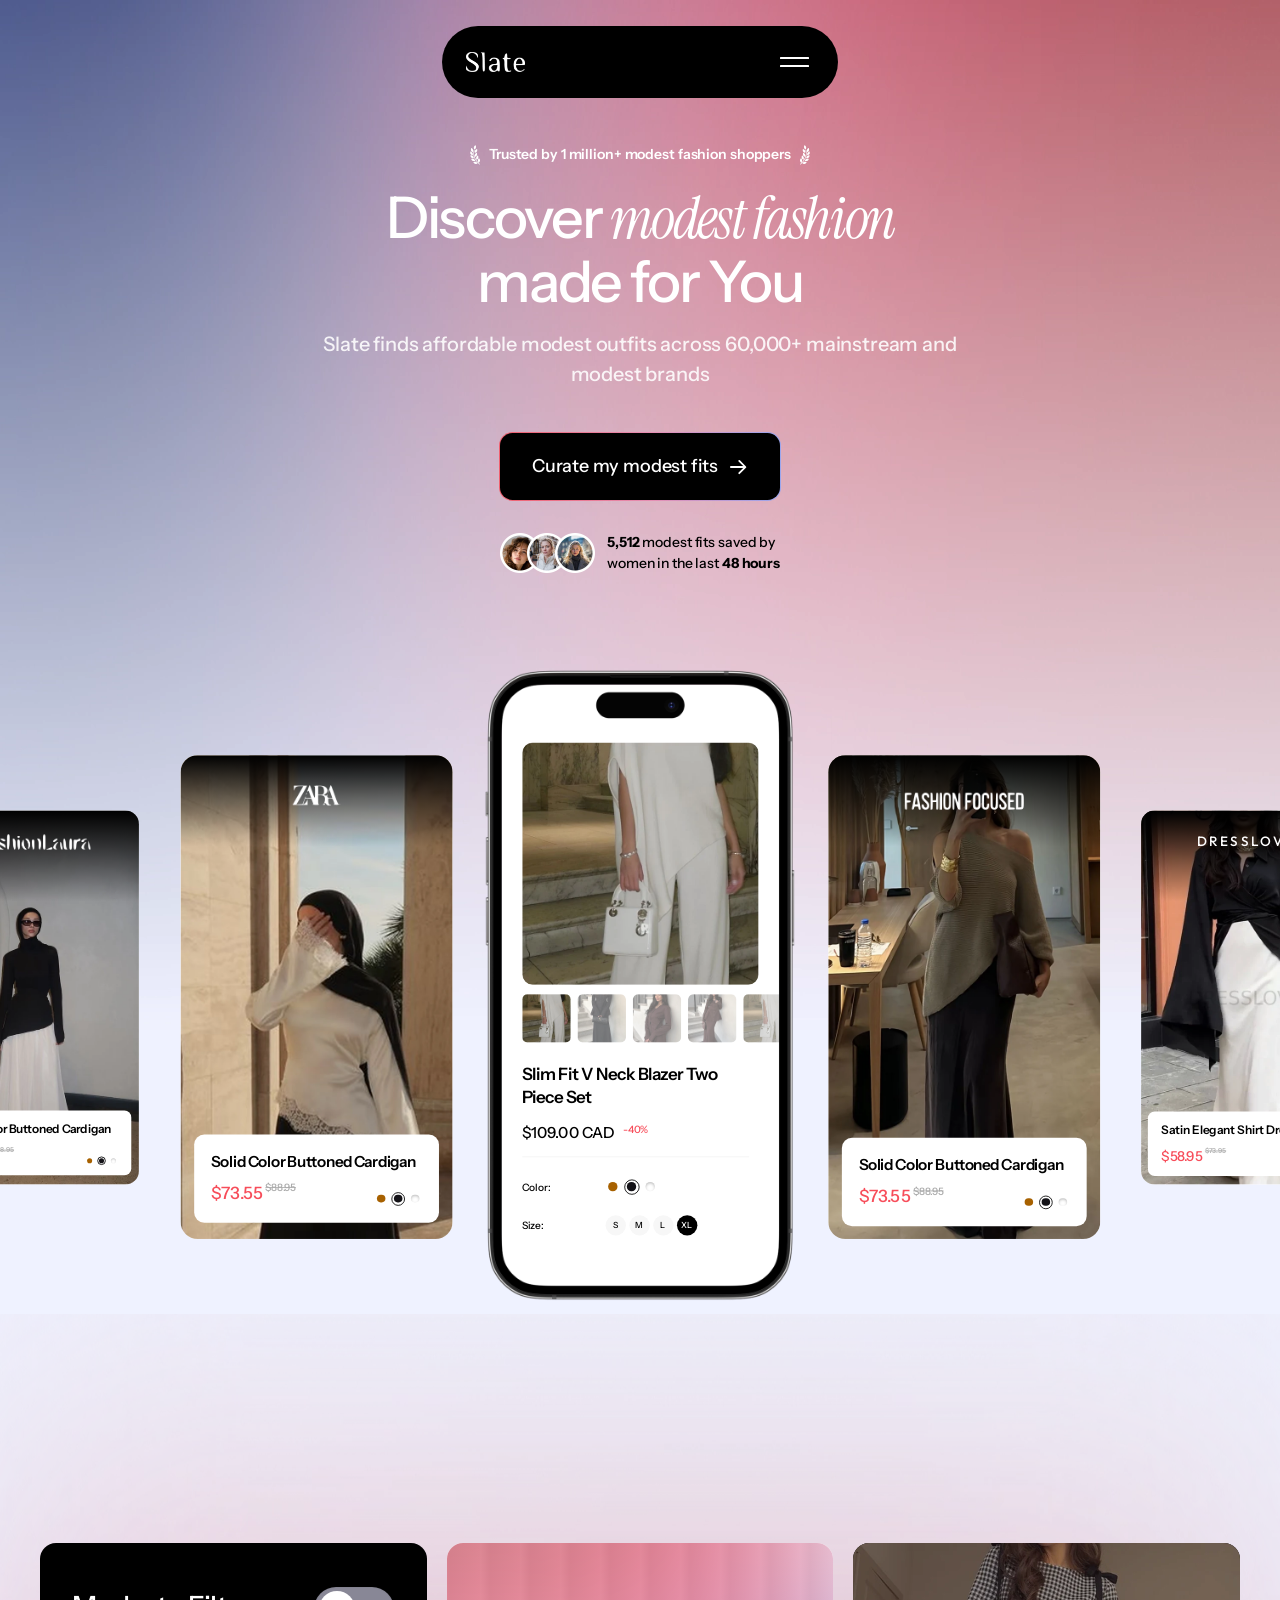
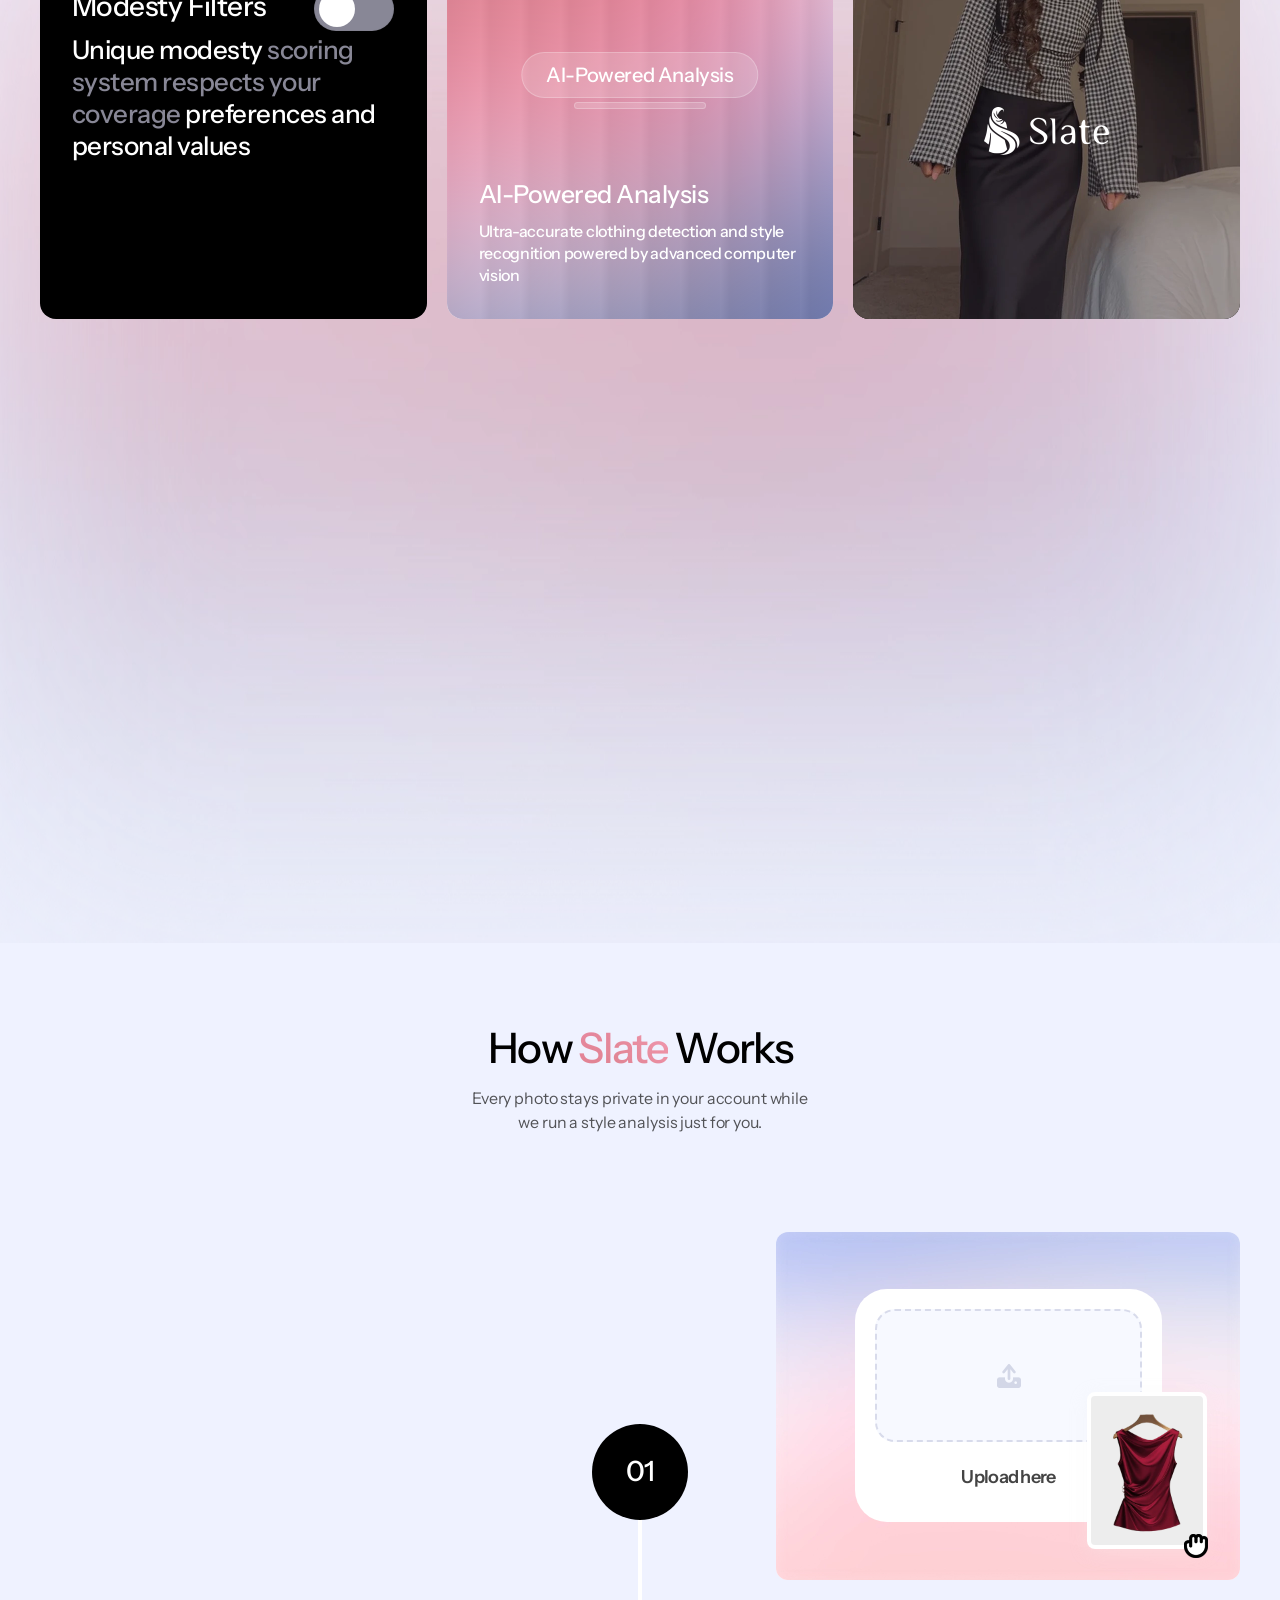
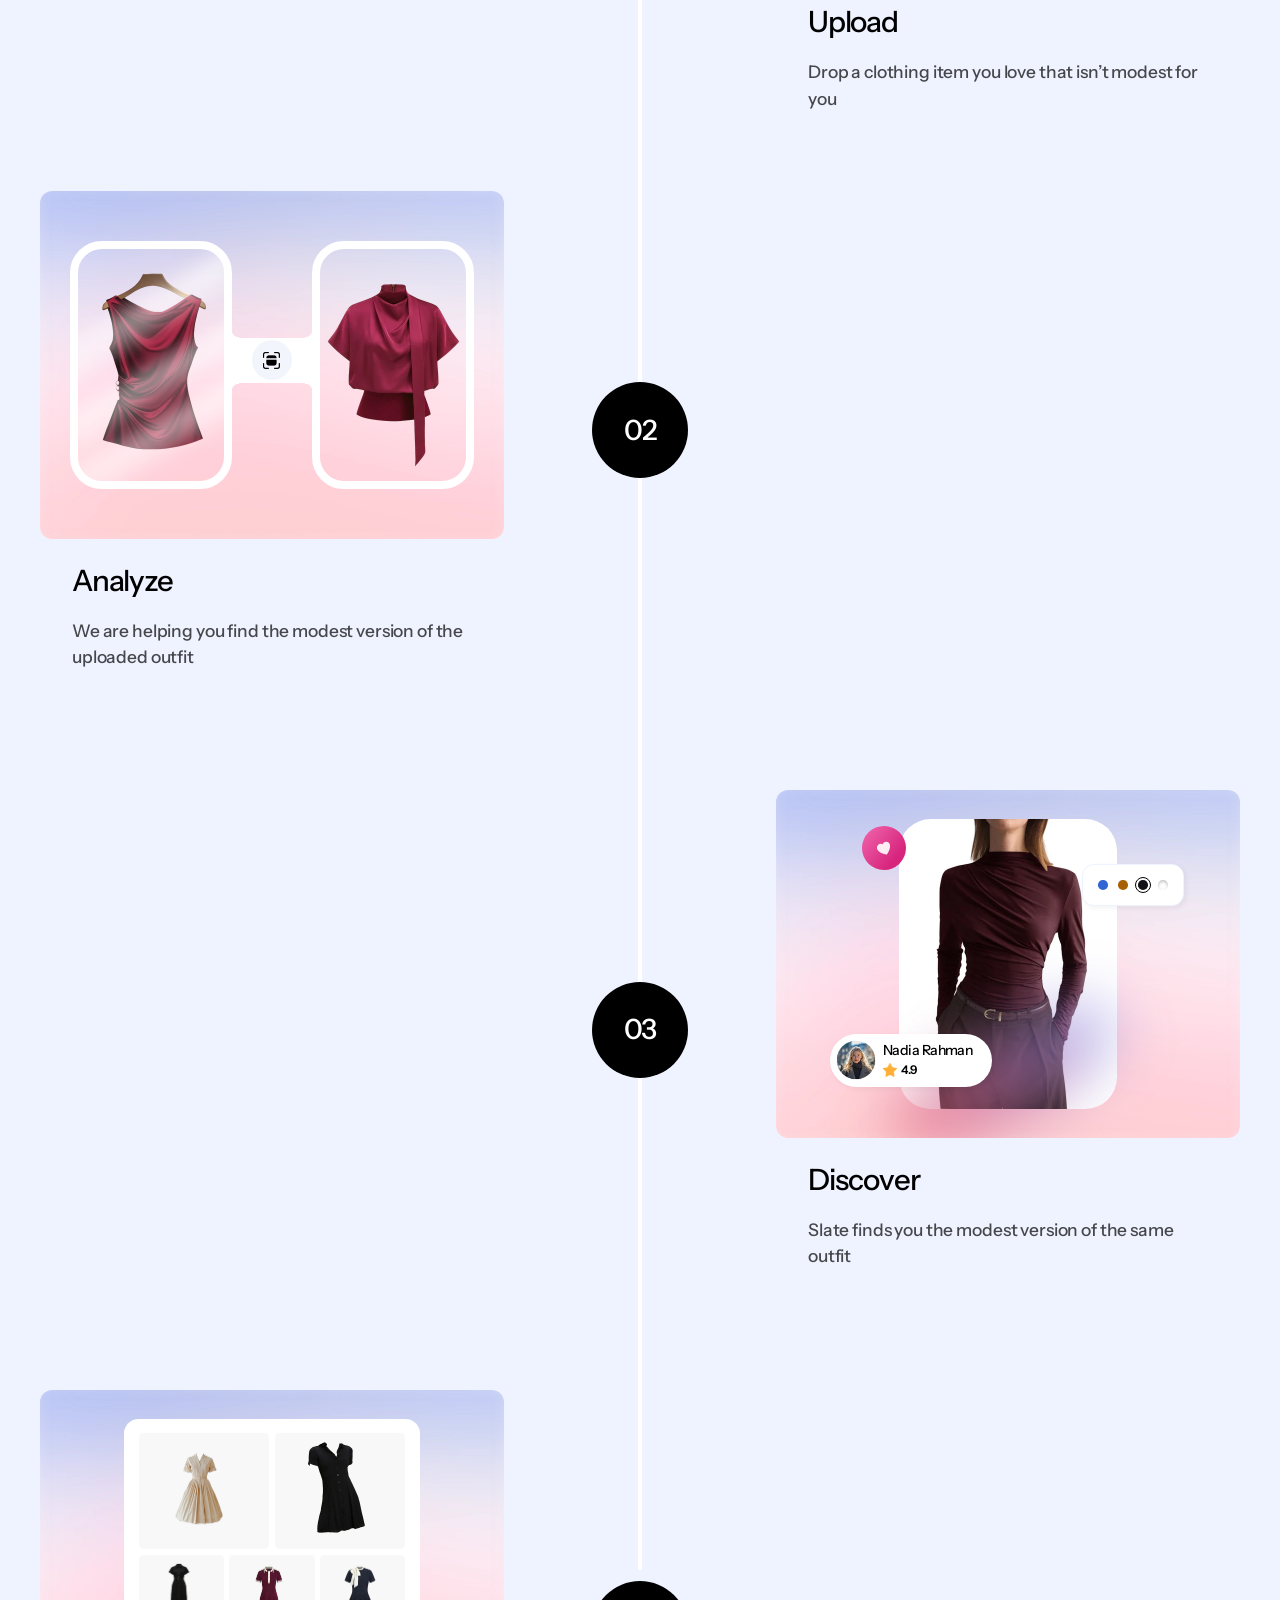
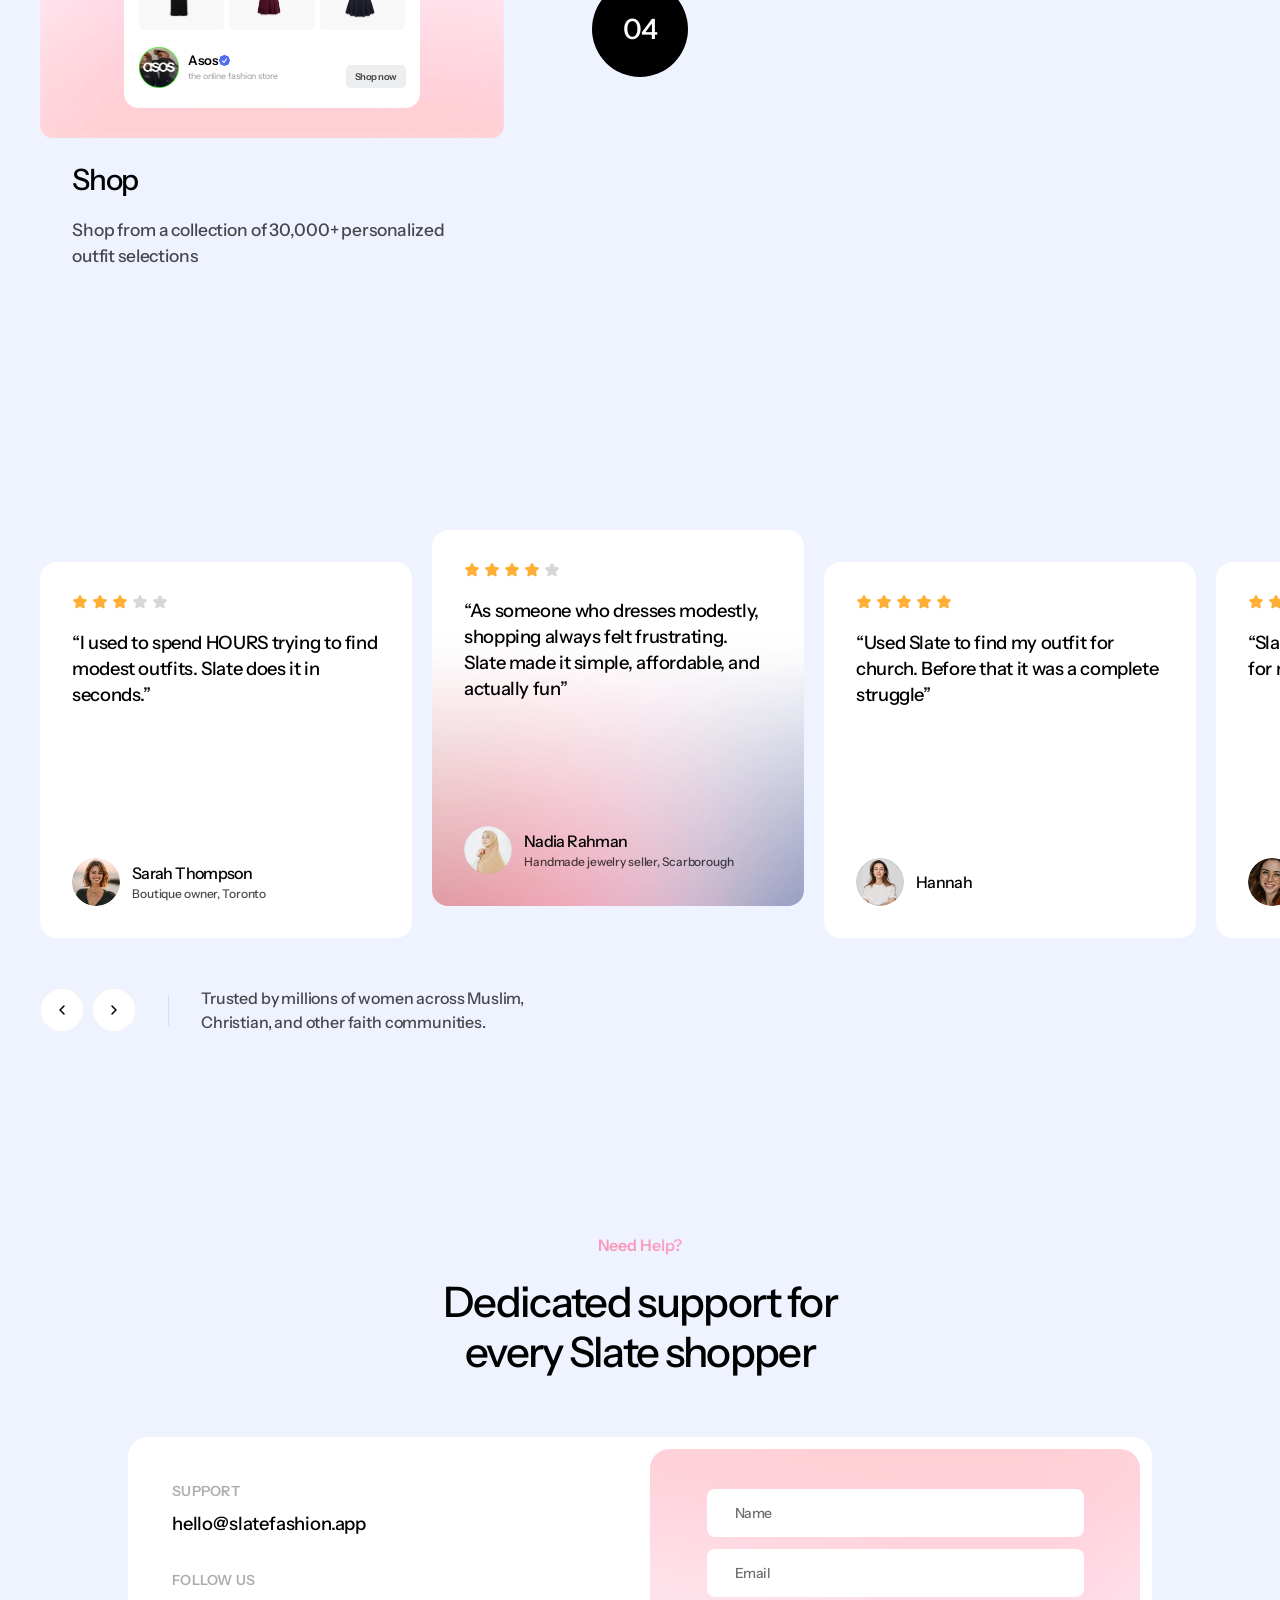
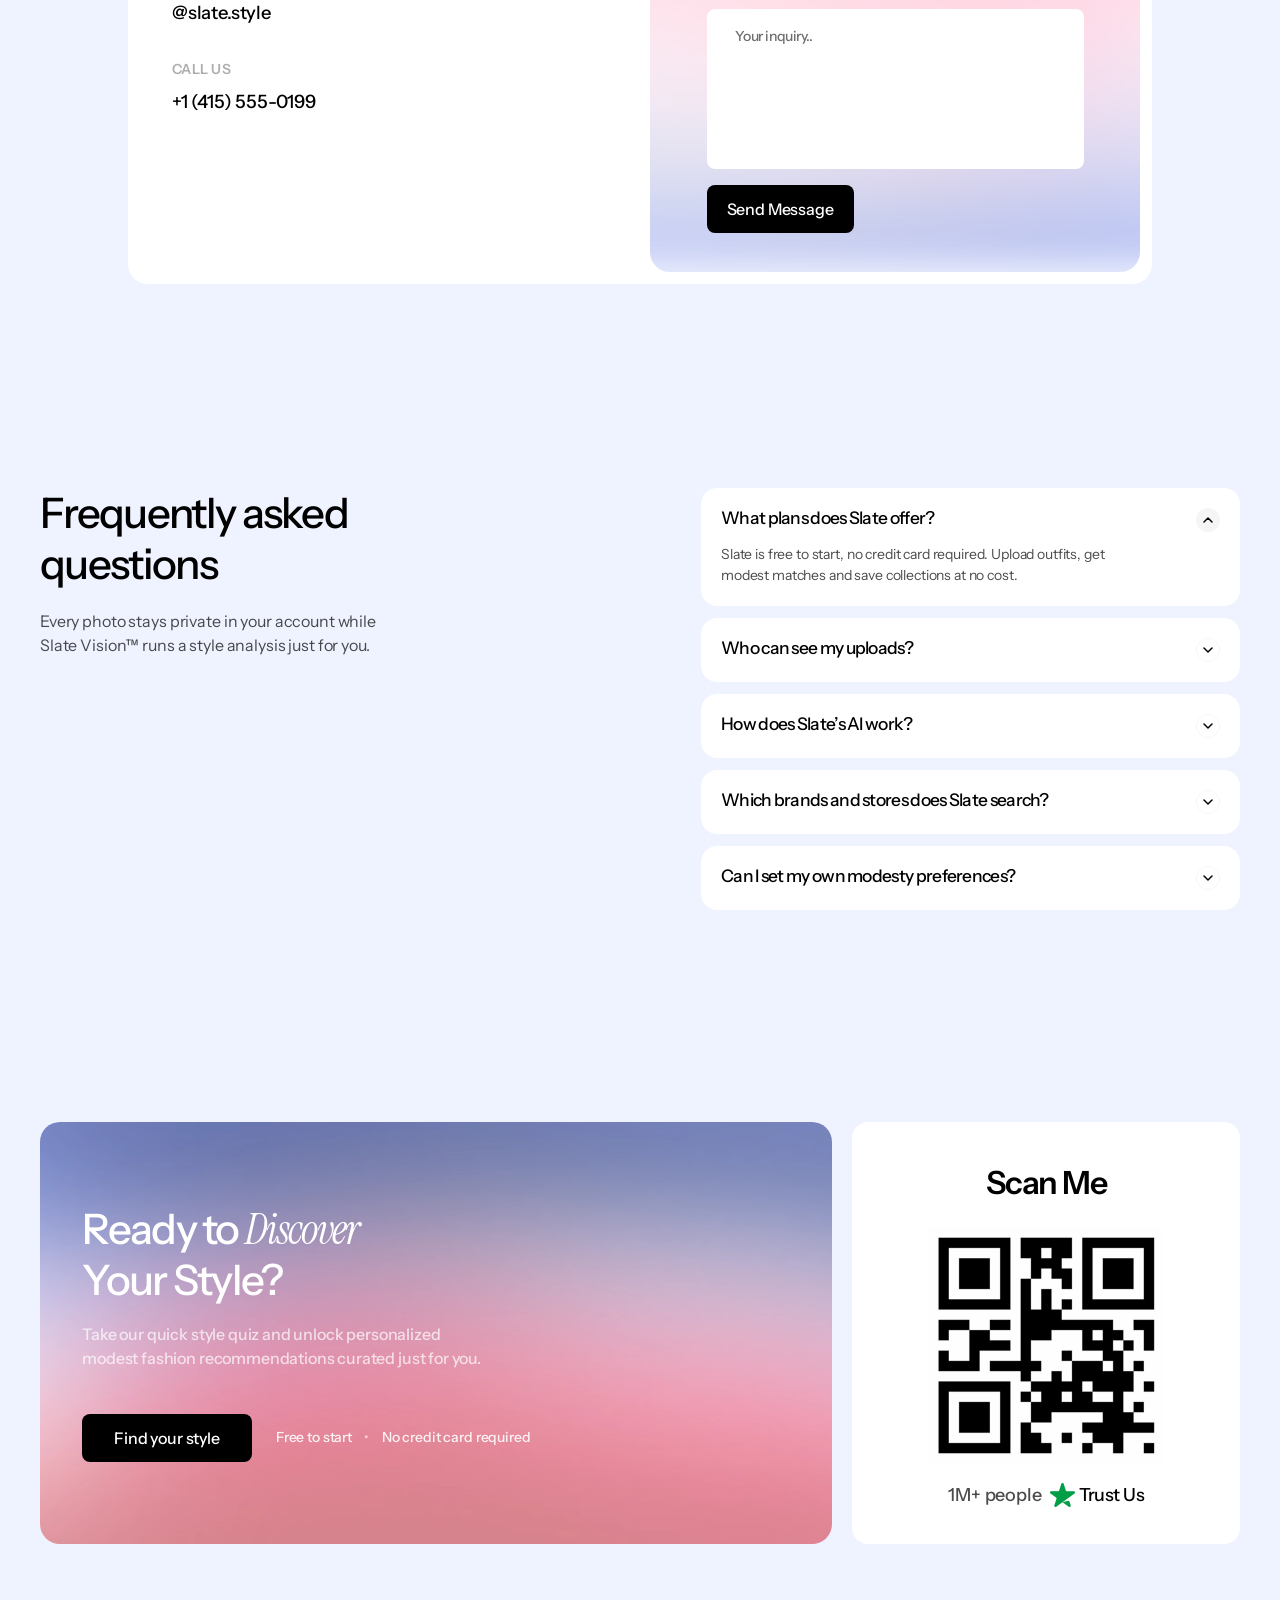
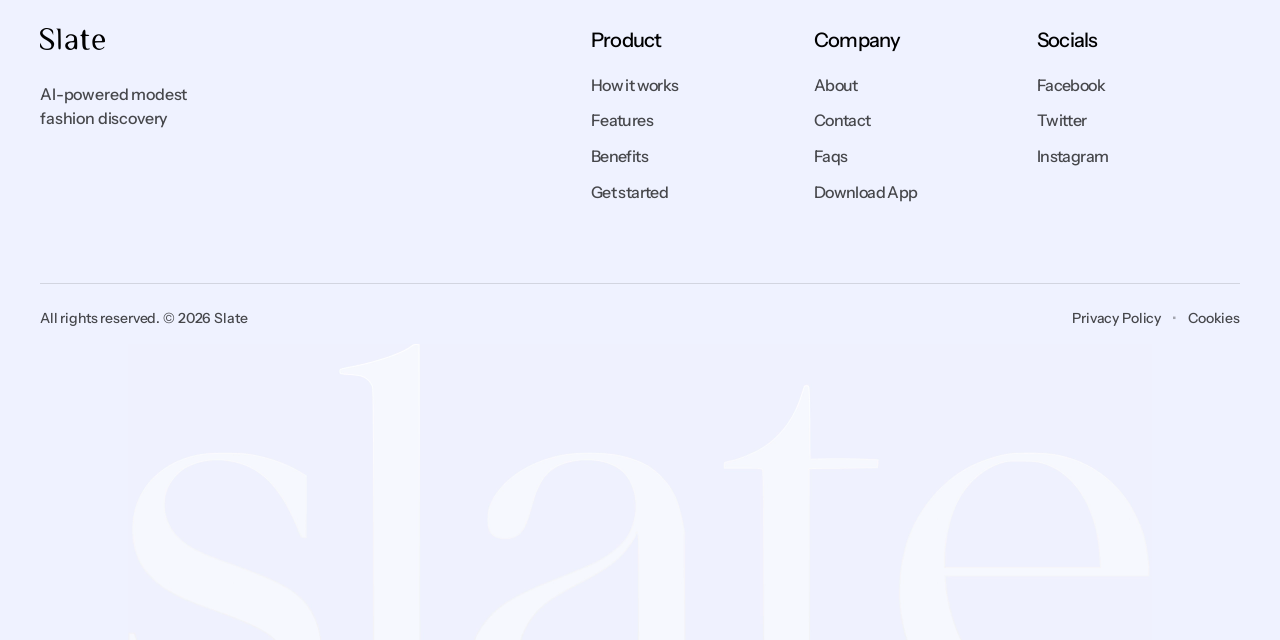
==== landing/index.html @ 5ed249cb "Split into landing and onboarding, add the onboarding flow Move the landing page into landing/ and a" ====
<!doctype html>
<html lang="en">
  <head>
    <meta charset="utf-8" />
    <meta name="viewport" content="width=device-width, initial-scale=1" />
    <title>Slate — AI-powered modest fashion discovery</title>
    <meta
      name="description"
      content="Slate finds affordable modest outfits across 60,000+ mainstream and modest brands."
    />
    <link rel="preconnect" href="https://fonts.googleapis.com" />
    <link rel="preconnect" href="https://fonts.gstatic.com" crossorigin />
    <link
      href="https://fonts.googleapis.com/css2?family=Instrument+Sans:wght@400;500;600;700&family=Instrument+Serif:ital@0;1&family=Outfit:wght@500&display=swap"
      rel="stylesheet"
    />
    <link rel="stylesheet" href="css/styles.css" />
  </head>
  <body>
    <!-- Icon sprite -->
    <svg width="0" height="0" style="position: absolute" aria-hidden="true">
      <symbol id="i-star" viewBox="0 0 16 16">
        <path
          d="M7.05 1.6a1.05 1.05 0 0 1 1.9 0l1.53 3.27 3.58.43c.88.1 1.24 1.2.59 1.8l-2.64 2.46.69 3.54c.17.87-.76 1.54-1.53 1.11L8 12.46l-3.17 1.75c-.77.43-1.7-.24-1.53-1.1l.69-3.55L1.35 7.1c-.65-.6-.29-1.69.59-1.8l3.58-.43L7.05 1.6Z"
          fill="currentColor"
        />
      </symbol>
      <symbol id="i-chevron" viewBox="0 0 16 16">
        <path
          d="M4 6l4 4 4-4"
          fill="none"
          stroke="currentColor"
          stroke-width="1.5"
          stroke-linecap="round"
          stroke-linejoin="round"
        />
      </symbol>
      <symbol id="i-arrow" viewBox="0 0 20 20">
        <path
          d="M10.6 3.3a.9.9 0 0 1 1.3 0l6.1 6.1a.9.9 0 0 1 0 1.3l-6.1 6.1a.9.9 0 1 1-1.3-1.3l4.6-4.6H2.9a.9.9 0 1 1 0-1.8h12.3l-4.6-4.6a.9.9 0 0 1 0-1.3Z"
          fill="currentColor"
        />
      </symbol>
    </svg>

    <!-- ============ NAVBAR ============ -->
    <header class="nav" id="nav">
      <div class="nav__pill">
        <a href="#top" class="nav__logo" aria-label="Slate home"
          ><img
            src="assets/logo-wordmark-white.webp"
            alt="Slate"
            width="59"
            height="21"
        /></a>
        <button
          class="nav__toggle"
          id="navToggle"
          aria-expanded="false"
          aria-controls="navMenu"
          aria-label="Open menu"
        >
          <span></span><span></span>
        </button>
      </div>
      <nav class="nav__menu" id="navMenu" aria-label="Main">
        <a href="#features">Features</a>
        <a href="#how-it-works">How it works</a>
        <a href="#testimonials">Testimonials</a>
        <a href="#support">Support</a>
        <a href="#faq">FAQs</a>
        <a href="#get-started" class="nav__menu-cta">Get started</a>
      </nav>
    </header>

    <main id="top">
      <!-- ============ HERO ============ -->
      <section class="hero">
        <div class="hero__bg" aria-hidden="true"></div>

        <div class="hero__content">
          <div class="hero__text">
            <p class="hero__eyebrow">
              <img src="assets/laurel.webp" alt="" width="11" height="20" />
              <span>Trusted by 1 million+ modest fashion shoppers</span>
              <img
                src="assets/laurel.webp"
                alt=""
                width="11"
                height="20"
                class="flip"
              />
            </p>
            <h1 class="hero__title">
              Discover <em>modest fashion</em><br />made for You
            </h1>
            <p class="hero__sub">
              Slate finds affordable modest outfits across 60,000+ mainstream
              and modest brands
            </p>
          </div>

          <div class="hero__actions">
            <a href="#get-started" class="btn-hero">
              Curate my modest fits
              <svg width="20" height="20"><use href="#i-arrow" /></svg>
            </a>
            <div class="proof">
              <div class="proof__avatars">
                <img
                  src="assets/avatar-hero1.webp"
                  alt=""
                  width="40"
                  height="40"
                />
                <img
                  src="assets/avatar-hero2.webp"
                  alt=""
                  width="40"
                  height="40"
                />
                <img
                  src="assets/avatar-hero3.webp"
                  alt=""
                  width="40"
                  height="40"
                />
              </div>
              <p>
                <strong>5,512</strong> modest fits saved by<br />women in the
                last <strong>48 hours</strong>
              </p>
            </div>
          </div>
        </div>

        <!-- Product showcase -->
        <div class="showcase" id="showcase">
          <div class="showcase__stage">
            <article class="pcard pcard--sm" style="--x: 0px; --y: 183px">
              <img
                class="pcard__img"
                src="assets/card-fashionlaura.webp"
                alt="Black turtleneck with a long white skirt"
                loading="lazy"
              />
              <div class="pcard__shade"></div>
              <img
                class="pcard__brand"
                src="assets/brand-fashionlaura.webp"
                alt="FashionLaura"
                style="width: 132px; top: 28px"
              />
              <div class="pcard__info">
                <h3>Solid Color Buttoned Cardigan</h3>
                <div class="pcard__row">
                  <p class="price">$73.55 <s>$88.95</s></p>
                  <span class="swatches"
                    ><i style="--c: #a76100"></i
                    ><i class="on" style="--c: #131217"></i
                    ><i class="w" style="--c: #fff"></i
                  ></span>
                </div>
              </div>
            </article>

            <article class="pcard pcard--lg" style="--x: 296px; --y: 118px">
              <img
                class="pcard__img pcard__img--zara"
                src="assets/card-zara.webp"
                alt="Cream blouse with a long black skirt"
                loading="lazy"
              />
              <div class="pcard__shade"></div>
              <img
                class="pcard__brand"
                src="assets/brand-zara.webp"
                alt="ZARA"
                style="width: 56px; top: 35px"
              />
              <div class="pcard__info">
                <h3>Solid Color Buttoned Cardigan</h3>
                <div class="pcard__row">
                  <p class="price">$73.55 <s>$88.95</s></p>
                  <span class="swatches"
                    ><i style="--c: #a76100"></i
                    ><i class="on" style="--c: #131217"></i
                    ><i class="w" style="--c: #fff"></i
                  ></span>
                </div>
              </div>
            </article>

            <div class="phone" style="--x: 642px; --y: 0px">
              <div class="phone__screen">
                <img
                  class="phone__main"
                  src="assets/phone-product.webp"
                  alt="Ivory two piece blazer set with a white handbag"
                />
                <div class="phone__thumbs">
                  <img src="assets/phone-product.webp" alt="" />
                  <img src="assets/phone-thumb-2.webp" alt="" />
                  <img src="assets/phone-thumb-3.webp" alt="" />
                  <img src="assets/phone-thumb-4.webp" alt="" />
                  <img src="assets/phone-product.webp" alt="" />
                </div>
                <div class="phone__info">
                  <h3>Slim Fit V Neck Blazer Two<br />Piece Set</h3>
                  <p class="phone__price">$109.00 CAD <span>-40%</span></p>
                  <hr />
                  <div class="phone__opt">
                    <span>Color:</span>
                    <span class="swatches swatches--lg"
                      ><i style="--c: #a76100"></i
                      ><i class="on" style="--c: #131217"></i
                      ><i class="w" style="--c: #fff"></i
                    ></span>
                  </div>
                  <div class="phone__opt">
                    <span>Size:</span>
                    <span class="sizes"
                      ><i>S</i><i>M</i><i>L</i><i class="on">XL</i></span
                    >
                  </div>
                </div>
              </div>
              <img
                class="phone__frame"
                src="assets/phone-frame.webp"
                alt=""
                aria-hidden="true"
              />
            </div>

            <article class="pcard pcard--lg" style="--x: 1058px; --y: 118px">
              <img
                class="pcard__img"
                src="assets/card-fashion-focused.webp"
                alt="Olive off-shoulder knit with a long black skirt"
                loading="lazy"
              />
              <div class="pcard__shade"></div>
              <img
                class="pcard__brand"
                src="assets/brand-fashion-focused.webp"
                alt="Fashion Focused"
                style="width: 140px; top: 44px"
              />
              <div class="pcard__info" style="top: 450px">
                <h3>Solid Color Buttoned Cardigan</h3>
                <div class="pcard__row">
                  <p class="price">$73.55 <s>$88.95</s></p>
                  <span class="swatches"
                    ><i style="--c: #a76100"></i
                    ><i class="on" style="--c: #131217"></i
                    ><i class="w" style="--c: #fff"></i
                  ></span>
                </div>
              </div>
            </article>

            <article class="pcard pcard--sm" style="--x: 1426px; --y: 183px">
              <img
                class="pcard__img"
                src="assets/card-dresslova.webp"
                alt="Black wrap blouse with white satin skirt"
                loading="lazy"
              />
              <div class="pcard__shade"></div>
              <span class="pcard__brand pcard__brand--text">DRESSLOVA</span>
              <div class="pcard__info" style="top: 354px">
                <h3>Satin Elegant Shirt Dress Set</h3>
                <div class="pcard__row">
                  <p class="price">$58.95 <s>$73.95</s></p>
                  <span class="swatches"
                    ><i class="on" style="--c: #131217"></i
                    ><i style="--c: #ffa629"></i><i style="--c: #ff3636"></i
                  ></span>
                </div>
              </div>
            </article>
          </div>
        </div>
      </section>

      <!-- ============ BENTO FEATURES ============ -->
      <section class="bento-section" id="features">
        <div class="bento-section__glow" aria-hidden="true"></div>
        <div class="container bento">
          <article class="tile tile--filters reveal">
            <h3>Modesty Filters</h3>
            <p>
              <span>Unique modesty</span> scoring system respects your coverage
              <span>preferences and personal values</span>
            </p>
            <button
              class="switch"
              id="modestySwitch"
              role="switch"
              aria-checked="false"
              aria-label="Toggle modesty filters"
            >
              <span></span>
            </button>
          </article>

          <article class="tile tile--ai reveal">
            <div class="tile--ai__bg" aria-hidden="true"></div>
            <div class="tile--ai__glass" aria-hidden="true">
              <i></i><i></i><i></i><i></i><i></i><i></i><i></i><i></i><i></i
              ><i></i><i></i><i></i><i></i><i></i><i></i><i></i>
            </div>
            <div class="tile--ai__chip" aria-hidden="true">
              AI-Powered Analysis
            </div>
            <div class="tile--ai__bar" aria-hidden="true"></div>
            <div class="tile__text">
              <h3>AI-Powered Analysis</h3>
              <p>
                Ultra-accurate clothing detection and style recognition powered
                by advanced computer vision
              </p>
            </div>
          </article>

          <article class="tile tile--photo reveal">
            <img
              class="tile--photo__img"
              src="assets/bento-photo.webp"
              alt="Woman in a houndstooth top and black satin skirt"
              loading="lazy"
            />
            <img
              class="tile--photo__logo"
              src="assets/logo-hanger.webp"
              alt="Slate"
              width="125"
              height="48"
            />
          </article>

          <article class="tile tile--discovery reveal">
            <div class="tile__text">
              <h3>Instant Discovery</h3>
              <p>
                Build your dream wardrobe with saved items and curated
                collections
              </p>
            </div>
            <div class="tile--discovery__art">
              <img src="assets/bento-boxes.webp" alt="" loading="lazy" />
            </div>
          </article>

          <article class="tile tile--collections reveal">
            <div class="tile--collections__text">
              <div class="tile__text">
                <h3>Personal Collections</h3>
                <p>
                  Build your dream wardrobe with saved items and curated
                  collections
                </p>
              </div>
              <a href="#get-started" class="btn">Get Started</a>
            </div>
            <div
              class="carousel"
              id="collections"
              aria-roledescription="carousel"
              aria-label="Saved collection"
            >
              <div class="carousel__stage">
                <figure class="carousel__item carousel__item--bare">
                  <img
                    src="assets/dress-maroon-polo.webp"
                    alt="Maroon polo knit dress"
                    loading="lazy"
                  />
                </figure>
                <figure class="carousel__item carousel__item--framed">
                  <img
                    src="assets/dress-navy-mini.webp"
                    alt="Navy fitted mini dress"
                    loading="lazy"
                  />
                </figure>
                <figure class="carousel__item carousel__item--polo">
                  <img
                    src="assets/dress-navy-polo.webp"
                    alt="Navy polo collar dress"
                    loading="lazy"
                  />
                </figure>
                <figure class="carousel__item carousel__item--framed">
                  <img
                    src="assets/dress-cream.webp"
                    alt="Cream fitted mini dress"
                    loading="lazy"
                  />
                </figure>
                <figure class="carousel__item carousel__item--bare">
                  <img
                    src="assets/dress-navy-bow.webp"
                    alt="Navy pleated dress with a bow collar"
                    loading="lazy"
                  />
                </figure>
              </div>
              <div class="carousel__dots" role="tablist">
                <button role="tab" aria-label="Item 1"></button>
                <button role="tab" aria-label="Item 2"></button>
                <button role="tab" aria-label="Item 3"></button>
                <button role="tab" aria-label="Item 4"></button>
                <button role="tab" aria-label="Item 5"></button>
              </div>
            </div>
          </article>
        </div>
      </section>

      <!-- ============ HOW IT WORKS ============ -->
      <section class="how" id="how-it-works">
        <header class="section-head reveal">
          <h2>How <span class="text-fill-pink">Slate</span> Works</h2>
          <p>
            Every photo stays private in your account while<br />we run a style
            analysis just for you.
          </p>
        </header>

        <div class="container steps" id="steps">
          <div class="steps__line" aria-hidden="true">
            <div class="steps__progress" id="stepsProgress"></div>
          </div>

          <!-- 01 -->
          <div class="step step--right">
            <div class="step__num">01</div>
            <div class="step__body reveal">
              <div class="step__card" data-fit="464">
                <div class="step__art">
                  <div class="step__card-bg" aria-hidden="true"></div>
                  <div class="s1-box">
                    <div class="s1-drop">
                      <img
                        src="assets/icon-upload.webp"
                        alt=""
                        width="24"
                        height="24"
                      />
                    </div>
                    <span>Upload here</span>
                  </div>
                  <img
                    class="s1-thumb"
                    src="assets/top-draped.webp"
                    alt="Burgundy draped sleeveless top"
                    loading="lazy"
                  />
                  <img
                    class="s1-hand"
                    src="assets/icon-hand.webp"
                    alt=""
                    width="24"
                    height="24"
                  />
                </div>
              </div>
              <h3>Upload</h3>
              <p>Drop a clothing item you love that isn’t modest for you</p>
            </div>
          </div>

          <!-- 02 -->
          <div class="step step--left">
            <div class="step__num">02</div>
            <div class="step__body reveal">
              <div class="step__card" data-fit="464">
                <div class="step__art">
                  <div class="step__card-bg" aria-hidden="true"></div>
                  <div class="s2-frame s2-frame--a">
                    <img
                      src="assets/top-draped.webp"
                      alt="Original sleeveless draped top"
                      loading="lazy"
                    />
                    <i class="s2-shine" style="left: -34.6px; top: 51.35px"></i
                    ><i
                      class="s2-shine"
                      style="left: -25.6px; top: 118.35px"
                    ></i
                    ><i
                      class="s2-shine"
                      style="left: -14.6px; top: 168.35px"
                    ></i>
                  </div>
                  <div class="s2-link" aria-hidden="true">
                    <span
                      ><img
                        src="assets/icon-convert.webp"
                        alt=""
                        width="17"
                        height="17"
                    /></span>
                  </div>
                  <div class="s2-frame s2-frame--b">
                    <img
                      src="assets/top-wrap.webp"
                      alt="Modest wrap blouse with sleeves"
                      loading="lazy"
                    />
                  </div>
                </div>
              </div>
              <h3>Analyze</h3>
              <p>
                We are helping you find the modest version of the uploaded
                outfit
              </p>
            </div>
          </div>

          <!-- 03 -->
          <div class="step step--right">
            <div class="step__num">03</div>
            <div class="step__body reveal">
              <div class="step__card" data-fit="464">
                <div class="step__art">
                  <div class="step__card-bg" aria-hidden="true"></div>
                  <i class="s3-glow" aria-hidden="true"></i>
                  <img
                    class="s3-model"
                    src="assets/model-maroon.webp"
                    alt="Woman in a fitted burgundy long-sleeve top"
                    loading="lazy"
                  />
                  <span class="s3-heart" aria-hidden="true"
                    ><svg viewBox="0 0 20 20" width="20" height="20">
                      <path
                        d="M10 17.2s-6.8-4-6.8-8.8A3.9 3.9 0 0 1 10 6a3.9 3.9 0 0 1 6.8 2.4c0 4.8-6.8 8.8-6.8 8.8Z"
                        fill="#fff"
                        fill-opacity=".9"
                      /></svg
                  ></span>
                  <div class="s3-colors" aria-hidden="true">
                    <span class="swatches"
                      ><i style="--c: #3265d4"></i><i style="--c: #a76100"></i
                      ><i class="on" style="--c: #131217"></i
                      ><i class="w" style="--c: #fff"></i
                    ></span>
                  </div>
                  <div class="s3-creator">
                    <img
                      src="assets/avatar-hero3.webp"
                      alt=""
                      width="44"
                      height="44"
                    />
                    <div>
                      <strong>Nadia Rahman</strong
                      ><span
                        ><img
                          src="assets/rating-star.webp"
                          alt=""
                          width="14"
                          height="14"
                        />
                        4.9</span
                      >
                    </div>
                  </div>
                </div>
              </div>
              <h3>Discover</h3>
              <p>Slate finds you the modest version of the same outfit</p>
            </div>
          </div>

          <!-- 04 -->
          <div class="step step--left">
            <div class="step__num">04</div>
            <div class="step__body reveal">
              <div class="step__card" data-fit="464">
                <div class="step__art">
                  <div class="step__card-bg" aria-hidden="true"></div>
                  <div class="s4-shop">
                    <div class="s4-grid s4-grid--2">
                      <span
                        ><img
                          src="assets/shop-1.webp"
                          alt="Cream pleated dress"
                          loading="lazy"
                          style="width: 63.7px; left: 29.75px"
                      /></span>
                      <span
                        ><img
                          src="assets/shop-2.webp"
                          alt="Black wrap dress"
                          loading="lazy"
                          style="width: 108.8px; left: 7.26px"
                      /></span>
                    </div>
                    <div class="s4-grid s4-grid--3">
                      <span
                        ><img
                          src="assets/shop-3.webp"
                          alt="Black button-down midi dress"
                          loading="lazy"
                          style="width: 44.1px; left: 18.14px; top: 6.53px"
                      /></span>
                      <span
                        ><img
                          src="assets/shop-4.webp"
                          alt="Maroon polo dress"
                          loading="lazy"
                          style="width: 53.3px; left: 13.06px"
                      /></span>
                      <span
                        ><img
                          src="assets/shop-5.webp"
                          alt="Navy dress with bow collar"
                          loading="lazy"
                          style="width: 53.9px; left: 13.06px; top: 2.18px"
                      /></span>
                    </div>
                    <div class="s4-store">
                      <img
                        class="s4-store__logo"
                        src="assets/asos.webp"
                        alt=""
                        width="41"
                        height="41"
                      />
                      <div>
                        <strong
                          >Asos
                          <img
                            src="assets/icon-verified.webp"
                            alt="Verified"
                            width="11"
                            height="11"
                        /></strong>
                        <span>The online fashion store</span>
                      </div>
                      <a href="#get-started" class="s4-store__btn">Shop now</a>
                    </div>
                  </div>
                </div>
              </div>
              <h3>Shop</h3>
              <p>
                Shop from a collection of 30,000+ personalized outfit selections
              </p>
            </div>
          </div>
        </div>
      </section>

      <!-- ============ TESTIMONIALS ============ -->
      <section class="reviews" id="testimonials">
        <div
          class="reviews__track"
          id="reviewsTrack"
          tabindex="0"
          aria-label="Customer reviews"
        >
          <article class="review">
            <div class="stars" aria-label="3 out of 5 stars">
              <svg class="on"><use href="#i-star" /></svg
              ><svg class="on"><use href="#i-star" /></svg
              ><svg class="on"><use href="#i-star" /></svg
              ><svg><use href="#i-star" /></svg
              ><svg><use href="#i-star" /></svg>
            </div>
            <blockquote>
              “I used to spend HOURS trying to find modest outfits. Slate does
              it in seconds.”
            </blockquote>
            <footer class="review__author">
              <img
                src="assets/avatar-sarah.webp"
                alt=""
                width="48"
                height="48"
              />
              <div>
                <strong>Sarah Thompson</strong
                ><span>Boutique owner, Toronto</span>
              </div>
            </footer>
          </article>
          <article class="review review--featured">
            <div class="review__glow" aria-hidden="true"></div>
            <div class="stars" aria-label="4 out of 5 stars">
              <svg class="on"><use href="#i-star" /></svg
              ><svg class="on"><use href="#i-star" /></svg
              ><svg class="on"><use href="#i-star" /></svg
              ><svg class="on"><use href="#i-star" /></svg
              ><svg><use href="#i-star" /></svg>
            </div>
            <blockquote>
              “As someone who dresses modestly, shopping always felt
              frustrating. Slate made it simple, affordable, and actually fun”
            </blockquote>
            <footer class="review__author">
              <img
                src="assets/avatar-nadia.webp"
                alt=""
                width="48"
                height="48"
              />
              <div>
                <strong>Nadia Rahman</strong
                ><span>Handmade jewelry seller, Scarborough</span>
              </div>
            </footer>
          </article>
          <article class="review">
            <div class="stars" aria-label="5 out of 5 stars">
              <svg class="on"><use href="#i-star" /></svg
              ><svg class="on"><use href="#i-star" /></svg
              ><svg class="on"><use href="#i-star" /></svg
              ><svg class="on"><use href="#i-star" /></svg
              ><svg class="on"><use href="#i-star" /></svg>
            </div>
            <blockquote>
              “Used Slate to find my outfit for church. Before that it was a
              complete struggle”
            </blockquote>
            <footer class="review__author">
              <img
                src="assets/avatar-hannah.webp"
                alt=""
                width="48"
                height="48"
              />
              <div><strong>Hannah</strong></div>
            </footer>
          </article>
          <article class="review">
            <div class="stars" aria-label="4 out of 5 stars">
              <svg class="on"><use href="#i-star" /></svg
              ><svg class="on"><use href="#i-star" /></svg
              ><svg class="on"><use href="#i-star" /></svg
              ><svg class="on"><use href="#i-star" /></svg
              ><svg><use href="#i-star" /></svg>
            </div>
            <blockquote>
              “Slate made mainstream brands work for my modest style”
            </blockquote>
            <footer class="review__author">
              <img src="assets/avatar-nada.webp" alt="" width="48" height="48" />
              <div><strong>Nada Aly</strong></div>
            </footer>
          </article>
          <article class="review">
            <div class="stars" aria-label="5 out of 5 stars">
              <svg class="on"><use href="#i-star" /></svg
              ><svg class="on"><use href="#i-star" /></svg
              ><svg class="on"><use href="#i-star" /></svg
              ><svg class="on"><use href="#i-star" /></svg
              ><svg class="on"><use href="#i-star" /></svg>
            </div>
            <blockquote>
              “Love that Slate works for women across different faiths and
              styles.”
            </blockquote>
            <footer class="review__author">
              <img
                src="assets/avatar-jasleen.webp"
                alt=""
                width="48"
                height="48"
              />
              <div>
                <strong>Jasleen Gill</strong
                ><span>Business owner, Brampton</span>
              </div>
            </footer>
          </article>
        </div>

        <div class="container reviews__controls">
          <div class="reviews__btns">
            <button
              class="circle-btn"
              id="reviewsPrev"
              aria-label="Previous reviews"
            >
              <svg width="16" height="16" style="transform: rotate(90deg)">
                <use href="#i-chevron" />
              </svg>
            </button>
            <button
              class="circle-btn"
              id="reviewsNext"
              aria-label="Next reviews"
            >
              <svg width="16" height="16" style="transform: rotate(-90deg)">
                <use href="#i-chevron" />
              </svg>
            </button>
          </div>
          <span class="reviews__divider" aria-hidden="true"></span>
          <p>
            Trusted by millions of women across Muslim, Christian, and other
            faith communities.
          </p>
        </div>
      </section>

      <!-- ============ SUPPORT ============ -->
      <section class="support" id="support">
        <header class="section-head reveal">
          <p class="eyebrow-help">
            <span class="text-fill-help">Need Help?</span>
          </p>
          <h2>Dedicated support for<br />every Slate shopper</h2>
        </header>

        <div class="support__card reveal">
          <dl class="support__info">
            <div>
              <dt>Support</dt>
              <dd>
                <a href="mailto:hello@slatefashion.app"
                  >hello@slatefashion.app</a
                >
              </dd>
            </div>
            <div>
              <dt>Follow us</dt>
              <dd><a href="#">@slate.style</a></dd>
            </div>
            <div>
              <dt>Call us</dt>
              <dd><a href="tel:+14155550199">+1 (415) 555-0199</a></dd>
            </div>
          </dl>

          <div class="support__form-wrap">
            <div class="support__form-bg" aria-hidden="true"></div>
            <form class="support__form" id="contactForm" novalidate>
              <label class="sr-only" for="cf-name">Name</label>
              <input
                id="cf-name"
                name="name"
                type="text"
                placeholder="Name"
                autocomplete="name"
                required
              />
              <label class="sr-only" for="cf-email">Email</label>
              <input
                id="cf-email"
                name="email"
                type="email"
                placeholder="Email"
                autocomplete="email"
                required
              />
              <label class="sr-only" for="cf-msg">Your inquiry</label>
              <textarea
                id="cf-msg"
                name="message"
                placeholder="Your inquiry.."
                required
              ></textarea>
              <div class="support__form-foot">
                <button type="submit" class="btn">Send Message</button>
                <p
                  class="support__status"
                  id="formStatus"
                  role="status"
                  aria-live="polite"
                ></p>
              </div>
            </form>
          </div>
        </div>
      </section>

      <!-- ============ FAQ ============ -->
      <section class="faq" id="faq">
        <div class="container faq__inner">
          <header class="faq__head reveal">
            <h2>Frequently asked<br />questions</h2>
            <p>
              Every photo stays private in your account while Slate Vision™ runs
              a style analysis just for you.
            </p>
          </header>

          <div class="faq__list" id="faqList">
            <div class="faq__item is-open">
              <button
                class="faq__q"
                aria-expanded="true"
                aria-controls="faq-a1"
                id="faq-q1"
              >
                <span>What plans does Slate offer?</span>
                <i class="faq__icon"
                  ><svg width="16" height="16"><use href="#i-chevron" /></svg
                ></i>
              </button>
              <div
                class="faq__a"
                id="faq-a1"
                role="region"
                aria-labelledby="faq-q1"
              >
                <div>
                  <p>
                    Slate is free to start, no credit card required. Upload
                    outfits, get modest matches and save collections at no cost.
                  </p>
                </div>
              </div>
            </div>
            <div class="faq__item">
              <button
                class="faq__q"
                aria-expanded="false"
                aria-controls="faq-a2"
                id="faq-q2"
              >
                <span>Who can see my uploads?</span>
                <i class="faq__icon"
                  ><svg width="16" height="16"><use href="#i-chevron" /></svg
                ></i>
              </button>
              <div
                class="faq__a"
                id="faq-a2"
                role="region"
                aria-labelledby="faq-q2"
              >
                <div>
                  <p>
                    Only you. Every photo stays private in your account while
                    Slate Vision™ runs a style analysis just for you.
                  </p>
                </div>
              </div>
            </div>
            <div class="faq__item">
              <button
                class="faq__q"
                aria-expanded="false"
                aria-controls="faq-a3"
                id="faq-q3"
              >
                <span>How does Slate’s AI work?</span>
                <i class="faq__icon"
                  ><svg width="16" height="16"><use href="#i-chevron" /></svg
                ></i>
              </button>
              <div
                class="faq__a"
                id="faq-a3"
                role="region"
                aria-labelledby="faq-q3"
              >
                <div>
                  <p>
                    Slate Vision™ detects the garment’s cut, colour and fabric,
                    then scores coverage against your modesty preferences to
                    find the closest modest match across 60,000+ brands.
                  </p>
                </div>
              </div>
            </div>
            <div class="faq__item">
              <button
                class="faq__q"
                aria-expanded="false"
                aria-controls="faq-a4"
                id="faq-q4"
              >
                <span>Which brands and stores does Slate search?</span>
                <i class="faq__icon"
                  ><svg width="16" height="16"><use href="#i-chevron" /></svg
                ></i>
              </button>
              <div
                class="faq__a"
                id="faq-a4"
                role="region"
                aria-labelledby="faq-q4"
              >
                <div>
                  <p>
                    Both mainstream and modest fashion brands, from high-street
                    names to independent boutiques, so you can shop the looks
                    you love at prices that work for you.
                  </p>
                </div>
              </div>
            </div>
            <div class="faq__item">
              <button
                class="faq__q"
                aria-expanded="false"
                aria-controls="faq-a5"
                id="faq-q5"
              >
                <span>Can I set my own modesty preferences?</span>
                <i class="faq__icon"
                  ><svg width="16" height="16"><use href="#i-chevron" /></svg
                ></i>
              </button>
              <div
                class="faq__a"
                id="faq-a5"
                role="region"
                aria-labelledby="faq-q5"
              >
                <div>
                  <p>
                    Yes. Modesty Filters let you choose sleeve length, neckline,
                    hemline, fit and sheerness, and every recommendation is
                    scored against your coverage preferences and personal
                    values.
                  </p>
                </div>
              </div>
            </div>
          </div>
        </div>
      </section>
    </main>

    <!-- ============ FOOTER ============ -->
    <footer class="footer" id="get-started">
      <div class="container footer__cta">
        <div class="cta reveal">
          <h2>Ready to <em>Discover</em><br />Your Style?</h2>
          <p>
            Take our quick style quiz and unlock personalized modest fashion
            recommendations curated just for you.
          </p>
          <div class="cta__actions">
            <a href="#" class="btn">Find your style</a>
            <span class="cta__note"
              >Free to start <i>•</i> No credit card required</span
            >
          </div>
        </div>
        <div class="scan reveal">
          <h3>Scan Me</h3>
          <img
            src="assets/qr-code.webp"
            alt="QR code to download the Slate app"
            width="236"
            height="236"
            loading="lazy"
          />
          <p>
            <span>1M+ people</span>
            <img
              src="assets/icon-trust-star.webp"
              alt=""
              width="25"
              height="24"
            />
            <strong>Trust Us</strong>
          </p>
        </div>
      </div>

      <div class="container footer__main">
        <div class="footer__brand">
          <img
            src="assets/logo-wordmark.webp"
            alt="Slate"
            width="65"
            height="23"
          />
          <p>AI-powered modest<br />fashion discovery</p>
        </div>
        <nav class="footer__cols" aria-label="Footer">
          <div>
            <h4>Product</h4>
            <a href="#how-it-works">How it works</a>
            <a href="#features">Features</a>
            <a href="#testimonials">Benefits</a>
            <a href="#get-started">Get started</a>
          </div>
          <div>
            <h4>Company</h4>
            <a href="#">About</a>
            <a href="#support">Contact</a>
            <a href="#faq">Faqs</a>
            <a href="#get-started">Download App</a>
          </div>
          <div>
            <h4>Socials</h4>
            <a href="#">Facebook</a>
            <a href="#">Twitter</a>
            <a href="#">Instagram</a>
          </div>
        </nav>
      </div>

      <div class="container footer__bottom">
        <p>All rights reserved. © 2026 Slate</p>
        <p><a href="#">Privacy Policy</a> <i>•</i> <a href="#">Cookies</a></p>
      </div>

      <div class="footer__mark" aria-hidden="true">
        <img src="assets/watermark.webp" alt="" />
      </div>
    </footer>

    <script src="js/main.js"></script>
  </body>
</html>
---- landing/css/styles.css ----
/* =========================================================
   Slate — landing page
   Design canvas: 1920px, content container: 1320px
   ========================================================= */

:root {
  --bg: #EFF2FF;
  --ink: #000;
  --white: #fff;
  --red: #F74D5A;
  --star: #FFAF36;
  --star-off: #D8D8DB;
  --tile: #F6F5F5;
  --container: 1320px;
  --gutter: 20px;
  --sans: 'Instrument Sans', system-ui, -apple-system, 'Segoe UI', Roboto, sans-serif;
  --serif: 'Instrument Serif', Georgia, 'Times New Roman', serif;
  --ease: cubic-bezier(.22, .7, .2, 1);
}
@media (min-width: 768px) { :root { --gutter: 40px; } }

*, *::before, *::after { box-sizing: border-box; }
html { scroll-behavior: smooth; -webkit-text-size-adjust: 100%; }
body {
  margin: 0;
  font-family: var(--sans);
  font-weight: 500;
  color: var(--ink);
  background: var(--bg);
  -webkit-font-smoothing: antialiased;
  -moz-osx-font-smoothing: grayscale;
  overflow-x: hidden;
}
img { display: block; max-width: none; }
a { color: inherit; text-decoration: none; }
button { font: inherit; color: inherit; cursor: pointer; border: 0; background: none; padding: 0; }
h1, h2, h3, h4, p, figure, blockquote, dl, dd { margin: 0; }
em { font-style: normal; }
.sr-only { position: absolute; width: 1px; height: 1px; overflow: hidden; clip: rect(0 0 0 0); white-space: nowrap; }
:focus-visible { outline: 2px solid #7A93F8; outline-offset: 3px; }

.container { width: min(var(--container), 100% - var(--gutter) * 2); margin-inline: auto; }

/* Shared type */
.section-head { text-align: center; display: flex; flex-direction: column; align-items: center; gap: 12px; padding-inline: var(--gutter); }
.section-head h2,
.faq__head h2,
.cta h2 {
  font-size: clamp(32px, 2.5vw + 10px, 44px);
  line-height: 1.2;
  font-weight: 500;
  letter-spacing: -0.04em;
}
.section-head p { max-width: 419px; font-size: clamp(16px, .6vw + 10px, 18px); line-height: 1.5; font-weight: 400; letter-spacing: -0.008em; color: #111; opacity: .7; }

.text-fill-pink,
.text-fill-help {
  background: url(../assets/cta-gradient.webp) 60% 80% / 200% 600%;
  -webkit-background-clip: text; background-clip: text;
  -webkit-text-fill-color: transparent; color: transparent;
}

/* Buttons */
.btn {
  display: inline-flex; align-items: center; justify-content: center; gap: 10px;
  height: 48px; padding: 12px 20px;
  background: #000; color: #fff; border-radius: 8px;
  font-size: 16px; line-height: 1.5; letter-spacing: -0.01em; white-space: nowrap;
  transition: transform .25s var(--ease), opacity .25s;
}
.btn:hover, .btn-hero:hover { transform: translateY(-2px); opacity: .9; }
.btn:active, .btn-hero:active { transform: translateY(0); }

/* Swatches (used in product cards, phone, step 3) */
.swatches { display: inline-flex; align-items: center; gap: 4px; }
.swatches i {
  --s: 16px; --d: 9.6px; --b: 1.6px;
  width: var(--s); height: var(--s); border-radius: 50%;
  display: grid; place-items: center;
}
.swatches i::before { content: ""; width: var(--d); height: var(--d); border-radius: 50%; background: var(--c); }
.swatches i.on { border: var(--b) solid #000; }
.swatches i.w::before { box-shadow: inset 0 1.6px 3.2px rgba(0,0,0,.25); }
.swatches--lg i { --s: 18px; --d: 10.8px; --b: 1.8px; }

/* Reveal on scroll (only when JS is running) */
.js .reveal { opacity: 0; transform: translateY(28px); transition: opacity .8s var(--ease), transform .8s var(--ease); }
.js .reveal.is-in { opacity: 1; transform: none; }
@media (prefers-reduced-motion: reduce) {
  html { scroll-behavior: auto; }
  .js .reveal { opacity: 1; transform: none; transition: none; }
  *, *::before, *::after { transition-duration: .01ms !important; animation-duration: .01ms !important; }
}

/* =========================================================
   NAVBAR
   ========================================================= */
.nav {
  position: fixed; z-index: 50; top: clamp(16px, 2vw, 32px); left: 50%;
  width: min(396px, 100% - 32px); transform: translateX(-50%);
}
.nav__pill {
  display: flex; align-items: center; justify-content: space-between;
  height: 72px; padding: 20px 16px 20px 24px;
  background: #000; border-radius: 999px;
  transition: box-shadow .3s;
}
.nav.is-scrolled .nav__pill { box-shadow: 0 12px 32px rgba(20, 10, 40, .18); }
.nav__logo img { width: 59px; height: auto; }
.nav__toggle { position: relative; width: 52px; height: 32px; }
.nav__toggle span {
  position: absolute; left: 10px; width: 29px; height: 2px; border-radius: .5px; background: #fff;
  transition: transform .3s var(--ease), top .3s var(--ease);
}
.nav__toggle span:nth-child(1) { top: 11px; }
.nav__toggle span:nth-child(2) { top: 19px; }
.nav.is-open .nav__toggle span:nth-child(1) { top: 15px; transform: rotate(45deg); }
.nav.is-open .nav__toggle span:nth-child(2) { top: 15px; transform: rotate(-45deg); }
.nav__menu {
  position: absolute; top: calc(100% + 8px); left: 0; right: 0;
  display: flex; flex-direction: column; padding: 12px;
  background: #000; border-radius: 24px;
  opacity: 0; visibility: hidden; transform: translateY(-8px);
  transition: opacity .25s, transform .25s var(--ease), visibility .25s;
}
.nav.is-open .nav__menu { opacity: 1; visibility: visible; transform: none; }
.nav__menu a { padding: 12px 16px; color: #fff; font-size: 16px; border-radius: 12px; transition: background .2s; }
.nav__menu a:hover { background: rgba(255,255,255,.1); }
.nav__menu .nav__menu-cta { margin-top: 6px; background: #fff; color: #000; text-align: center; }
.nav__menu .nav__menu-cta:hover { background: #e9e9f2; }

/* =========================================================
   HERO
   ========================================================= */
.hero { position: relative; overflow: hidden; padding-top: clamp(140px, 10.42vw, 200px); }
.hero__bg {
  position: absolute; left: 0; right: 0; top: 0; height: 1030px; pointer-events: none;
  background: url(../assets/ai-gradient.webp) center / 100% 100% no-repeat;
}
.hero__content { position: relative; display: flex; flex-direction: column; align-items: center; gap: 44px; padding-inline: var(--gutter); text-align: center; }
.hero__text { display: flex; flex-direction: column; align-items: center; gap: 16px; }
.hero__eyebrow {
  display: flex; align-items: center; gap: 8px; padding: 4px 12px;
  color: #fff; font-size: clamp(12px, .3vw + 11px, 14px); font-weight: 600; line-height: 1.5; letter-spacing: -0.008em; white-space: nowrap;
}
.hero__eyebrow img { width: 11px; height: 20px; }
.hero__eyebrow .flip { transform: scaleX(-1); }
.hero__title {
  max-width: 696px;
  color: #fff;
  font-size: min(72px, max(min(9.9vw, 42px), 3.4vw + 14px)); line-height: 1.12; font-weight: 500; letter-spacing: -0.04em;
}
.hero__title em { font-family: var(--serif); font-style: italic; font-weight: 400; line-height: 1; }
.hero__sub {
  max-width: 638px; color: #fff; opacity: .88;
  font-size: clamp(17px, .7vw + 11px, 24px); line-height: 1.5; letter-spacing: -0.008em;
}
.hero__actions { display: flex; flex-direction: column; align-items: center; gap: 32px; }
.btn-hero {
  display: inline-flex; align-items: center; gap: 10px;
  margin: -1.5px; padding: 20px 32px; border-radius: 13.5px; border: 1.5px solid transparent;
  background: linear-gradient(#000, #000) padding-box, linear-gradient(90deg, #F0606F, #E58FB4 55%, #9AA6EE) border-box;
  color: #fff; font-size: 18px; line-height: 1.5; letter-spacing: -0.01em;
  transition: transform .25s var(--ease), opacity .25s;
}
.btn-hero svg { color: #fff; }
.proof { display: flex; align-items: center; gap: 12px; text-align: left; }
.proof__avatars { display: flex; }
.proof__avatars img { width: 40px; height: 40px; }
.proof__avatars img + img { margin-left: -12.5px; }
.proof p { font-size: 14px; line-height: 1.5; font-weight: 500; letter-spacing: -0.008em; }
.proof strong { font-weight: 700; }

/* Product showcase: a fixed 1673x776 stage scaled to fit (see main.js) */
.showcase { --k: 1; position: relative; height: calc(776px * var(--k)); margin-top: 81px; }
.showcase__stage {
  position: absolute; left: 50%; top: 0; width: 1673px; height: 776px;
  transform: translateX(-50%) scale(var(--k)); transform-origin: 50% 0;
}
.showcase__stage > * { position: absolute; left: var(--x); top: var(--y); }

.pcard { overflow: hidden; background: #fff; isolation: isolate; }
.pcard--lg { width: 320px; height: 569px; border-radius: 20px; }
.pcard--sm { width: 247px; height: 440px; border-radius: 16px; }
.pcard__img { position: absolute; inset: 0; width: 100%; height: 100%; object-fit: cover; }
.pcard__shade { position: absolute; left: 0; right: 0; top: 0; height: 107px; background: linear-gradient(180deg, #000 0%, rgba(0,0,0,0) 100%); }
.pcard__brand { position: absolute; left: 50%; transform: translateX(-50%); height: auto; }
.pcard__brand--text { top: 25px; font-family: 'Outfit', var(--sans); font-weight: 500; font-size: 15.89px; line-height: 1.5; letter-spacing: .18em; color: #fff; }
.pcard__info { position: absolute; display: flex; flex-direction: column; gap: 9px; background: #fff; }
.pcard--lg .pcard__info { left: 16px; top: 446px; width: 288px; padding: 20px; border-radius: 12px; }
.pcard--sm .pcard__info { left: 8px; top: 353px; width: 230px; padding: 12px 16px; border-radius: 8px; }
.pcard__info h3 { font-weight: 600; line-height: 1.37; letter-spacing: -0.03em; white-space: nowrap; }
.pcard--lg h3 { font-size: 18px; }
.pcard--sm h3 { font-size: 14px; }
.pcard__row { display: flex; align-items: flex-end; justify-content: space-between; }
.price { display: flex; align-items: flex-start; gap: 3px; color: var(--red); line-height: 1.5; letter-spacing: -0.01em; }
.price s { color: #AAA; }
.pcard--lg .price { font-size: 20px; }
.pcard--lg .price s { font-size: 12px; }
.pcard--sm .price { font-size: 16px; }
.pcard--sm .price s { font-size: 8px; }
.pcard--sm .swatches i { --s: 10px; --d: 6px; --b: 1px; }
.pcard--sm .swatches i.w::before { box-shadow: inset 0 1px 2px rgba(0,0,0,.25); }
.pcard--lg .pcard__row { margin-bottom: 0; }

.phone { width: 390px; height: 776px; }
.phone__screen { position: absolute; left: 31.5px; top: 35px; width: 327px; height: 713px; border-radius: 32px; background: #fff; overflow: hidden; }
.phone__frame { position: absolute; inset: 0; width: 100%; height: 100%; pointer-events: none; }
.phone__main { position: absolute; left: 24px; top: 68px; width: 278px; height: 285px; border-radius: 12px; object-fit: cover; }
.phone__thumbs { position: absolute; left: 24px; top: 364px; display: flex; gap: 8px; }
.phone__thumbs img { width: 57px; height: 57px; border-radius: 6px; object-fit: cover; }
.phone__thumbs img:last-child { opacity: .55; }
.phone__info { position: absolute; left: 24px; top: 445px; width: 288px; display: flex; flex-direction: column; gap: 12px; }
.phone__info h3 { font-size: 20px; line-height: 1.37; font-weight: 600; letter-spacing: -0.03em; }
.phone__price { display: flex; align-items: flex-start; gap: 10px; padding: 2px 0; font-size: 18px; line-height: 1.5; letter-spacing: -0.01em; }
.phone__price span { font-size: 12px; color: var(--red); }
.phone__info hr { width: 267px; margin: 0 0 4px; border: 0; border-top: 1px solid rgba(0,0,0,.06); }
.phone__opt { display: flex; align-items: center; gap: 10px; padding: 10px 0; font-size: 12px; line-height: 1.5; letter-spacing: -0.01em; }
.phone__opt + .phone__opt { margin-top: -8px; }
.phone__opt > span:first-child { width: 88px; }
.sizes { display: flex; gap: 4px; }
.sizes i { width: 24px; height: 24px; border-radius: 50%; display: grid; place-items: center; background: #F7F7F7; font-style: normal; font-size: 10px; line-height: 1.5; }
.sizes i.on { background: #000; color: #fff; }

/* =========================================================
   BENTO
   ========================================================= */
.bento-section { position: relative; overflow: hidden; padding-block: clamp(110px, 17.85vw, 342.5px); }
.bento-section__glow {
  position: absolute; left: 0; right: 0; top: 50%; height: 1982px; transform: translateY(-50%); pointer-events: none;
  background: url(../assets/bento-glow.webp) center / 100% 100% no-repeat;
}
.bento { position: relative; display: grid; grid-template-columns: repeat(6, 1fr); gap: 20px; }
.tile {
  position: relative; overflow: hidden; isolation: isolate;
  grid-column: span 2; min-height: 376px; border-radius: 16px; padding: 32px;
}
.tile h3 { font-size: clamp(24px, 1vw + 12px, 28px); line-height: 1.4; font-weight: 500; letter-spacing: -0.02em; }
.tile__text { display: flex; flex-direction: column; gap: 8px; }
.tile__text p { font-size: 16px; line-height: 1.4; letter-spacing: -0.02em; }

.tile--filters { background: #000; color: #fff; padding: 44px 32px; display: flex; flex-direction: column; gap: 2px; }
.tile--filters h3 { min-height: 45px; font-size: clamp(24px, 1.4vw + 10px, 32px); line-height: 1.4; letter-spacing: -0.02em; padding-right: 90px; }
.tile--filters p { font-size: clamp(24px, 1.4vw + 8px, 32px); line-height: 1.24; letter-spacing: -0.02em; color: #888796; max-width: 363px; }
.tile--filters p span { color: #fff; }
.switch {
  position: absolute; left: min(274px, 100% - 112px); top: 44px;
  width: 80px; height: 44px; padding: 4px; border-radius: 9999px;
  background: #888796; border: 1px solid rgba(0,0,0,.04);
  transition: background .3s;
}
.switch span { display: block; width: 36px; height: 36px; border-radius: 99px; background: #fff; transition: transform .3s var(--ease); margin-top: -1px; }
.switch[aria-checked="true"] { background: linear-gradient(135deg, #7A93F8, #F17F96); }
.switch[aria-checked="true"] span { transform: translateX(34px); }

.tile--ai { background: #fff; color: #fff; display: flex; flex-direction: column; justify-content: flex-end; align-items: center; }
.tile--ai__bg {
  position: absolute; z-index: -2; left: calc(50% - 17px); top: calc(50% + 2.5px);
  width: 632px; height: 591px; transform: translate(-50%, -50%) rotate(155.31deg); filter: blur(16px);
  background: url(../assets/cta-gradient.webp) center / 100% 100%;
}
.tile--ai__glass { position: absolute; z-index: -1; left: -6.67px; top: 50%; height: 431px; transform: translateY(-50%); display: flex; }
.tile--ai__glass i {
  flex: 0 0 40px; height: 100%;
  background: linear-gradient(270deg, rgba(221,221,221,.0128) 0%, rgba(0,0,0,.0384) 75%, rgba(221,221,221,.0384) 100%);
}
.tile--ai__chip {
  position: absolute; left: 50%; top: calc(50% - 79px); transform: translateX(-50%);
  padding: 8px 24px; border-radius: 999px; white-space: nowrap;
  background: rgba(255,255,255,.16); border: 1px solid rgba(255,255,255,.24);
  font-size: 20px; line-height: 1.4; letter-spacing: -0.02em;
}
.tile--ai__bar { position: absolute; left: 50%; top: calc(50% - 29px); width: 132px; height: 7px; transform: translateX(-50%); border-radius: 999px; background: rgba(255,255,255,.16); border: 1px solid rgba(255,255,255,.24); }
.tile--ai .tile__text { width: 100%; }

.tile--photo { display: grid; place-items: center; background: #000; }
.tile--photo__img { position: absolute; z-index: -1; inset: 0; width: 100%; height: 100%; object-fit: cover; }
.tile--photo__logo { width: 125px; height: auto; }

.tile--discovery { background: var(--tile); display: flex; flex-direction: column; justify-content: flex-end; gap: 10px; }
.tile--discovery .tile__text p,
.tile--collections .tile__text p { color: rgba(0,0,0,.7); max-width: 382px; }
.tile--discovery__art { position: relative; height: 210px; }
.tile--discovery__art img { position: absolute; left: 50%; top: 0; width: 362px; height: 211px; transform: translateX(-50%); }

.tile--collections { grid-column: span 4; background: var(--tile); container-type: inline-size; }
.tile--collections__text { position: relative; z-index: 1; display: flex; flex-direction: column; align-items: flex-start; gap: 32px; max-width: min(382px, 100% - 365px); }
.carousel { position: absolute; right: max(8px, 100% - 824px); top: 24px; width: 385px; height: 344px; }
.carousel__stage { position: absolute; inset: 0; }
.carousel__item {
  position: absolute; overflow: hidden; background: #fff;
  left: 130px; top: 94px; width: 124px; height: 156px; border: 8px solid #FCFCFC; border-radius: 16px;
  opacity: 0; transform: scale(.7);
  transition: left .6s var(--ease), top .6s var(--ease), width .6s var(--ease), height .6s var(--ease),
              border-width .6s var(--ease), border-radius .6s var(--ease), opacity .6s var(--ease), transform .6s var(--ease), box-shadow .6s;
}
.carousel__item img { position: absolute; }
/* The PNGs carry different baked frames: crop each one down to the dress area so the CSS frame can animate */
.carousel__item--framed img { left: -7.41%; top: -5.71%; width: 114.81%; height: 111.43%; }
.carousel__item--polo img { left: -19.65%; top: -15.61%; width: 139.3%; height: 131.23%; }
.carousel__item--bare img { left: 10%; top: 8%; width: 80%; height: 84%; object-fit: contain; }
.carousel__item.is-left  { left: -4px; top: 66px; opacity: 1; transform: none; z-index: 1; }
.carousel__item.is-right { left: 265px; top: 66px; opacity: 1; transform: none; z-index: 1; }
.carousel__item.is-center {
  left: 80px; top: 9px; width: 225px; height: 277px; z-index: 2; opacity: 1; transform: none;
  border-width: 12px; border-radius: 20px; box-shadow: 0 4px 27.5px rgba(68,68,68,.08);
}
.carousel__dots { position: absolute; left: 50%; bottom: 21px; transform: translateX(-50%); display: flex; gap: 8px; }
.carousel__dots button { width: 8px; height: 8px; border-radius: 50%; background: #D9D9D9; transition: background .3s, transform .3s; }
.carousel__dots button[aria-selected="true"] { background: #000; }
.carousel__dots button:hover { transform: scale(1.3); }

@container (max-width: 600px) {
  .tile--collections__text { max-width: none; }
  .carousel { position: relative; right: auto; top: auto; margin: 16px auto -8px; }
}

@media (max-width: 1100px) {
  .bento { grid-template-columns: repeat(2, 1fr); }
  .tile, .tile--collections { grid-column: span 1; }
  .tile--collections { grid-column: 1 / -1; }
}
@media (max-width: 640px) {
  .bento { grid-template-columns: 1fr; }
  .tile { min-height: 340px; }
  .tile--filters { min-height: 0; padding-bottom: 48px; }
  .tile--photo { min-height: 420px; }
}

/* =========================================================
   HOW IT WORKS
   ========================================================= */
.how { padding-top: clamp(80px, 5.94vw, 114px); padding-bottom: clamp(80px, 10.06vw, 193px); }
.how .section-head p { max-width: 358px; font-size: 16px; }

.steps { position: relative; margin-top: clamp(64px, 7.71vw, 148px); }
.steps__line { position: absolute; left: calc(50% - 2px); top: var(--line-top, 247px); bottom: var(--line-bottom, 247px); width: 4px; background: #fff; }
.steps__progress { width: 100%; height: var(--p, 78.25%); background: #000; }
.step { position: relative; display: grid; grid-template-columns: 1fr 96px 1fr; align-items: center; }
.step + .step { margin-top: 120px; }
.step:nth-child(3) { margin-top: 79px; }
.step__num {
  grid-column: 2; grid-row: 1; z-index: 1;
  width: 96px; height: 96px; border-radius: 50%; display: grid; place-items: center;
  background: #000; color: #fff; font-size: 28px; line-height: 1.2; letter-spacing: -0.04em;
}
.step__body { grid-row: 1; width: min(464px, 100%); display: flex; flex-direction: column; gap: 24px; }
.step--right .step__body { grid-column: 3; justify-self: end; }
.step--left .step__body { grid-column: 1; justify-self: start; }
.step__body h3 { padding-inline: 32px; font-size: clamp(28px, 1.2vw + 14px, 36px); line-height: 1.2; font-weight: 500; letter-spacing: -0.04em; }
.step__body p { padding-inline: 32px; margin-top: -4px; max-width: 464px; font-size: clamp(17px, .5vw + 11px, 20px); line-height: 1.5; letter-spacing: -0.008em; opacity: .7; }

/* Step card: fixed 464x348 artboard scaled to the card width */
.step__card { --k: 1; position: relative; width: 100%; aspect-ratio: 464 / 348; border-radius: 12px; overflow: hidden; background: #fff; }
.step__art { position: absolute; left: 0; top: 0; width: 464px; height: 348px; transform-origin: 0 0; transform: scale(var(--k)); }
.step__card-bg { position: absolute; inset: 0; background: url(../assets/soft-gradient.webp) center / 100% 100%; }

.s1-box { position: absolute; left: 79px; top: 57px; width: 307px; height: 233px; padding: 20px; border-radius: 32px; background: #fff; display: flex; flex-direction: column; align-items: center; gap: 10px; }
.s1-drop { width: 267px; height: 133px; flex: none; display: grid; place-items: center; background: #F7F9FF; border: 2px dashed #D8DBEB; border-radius: 20px; }
.s1-box span { display: flex; align-items: center; height: 50px; font-size: 18px; font-weight: 600; letter-spacing: -0.04em; color: #444; }
.s1-thumb { position: absolute; left: 311px; top: 160px; width: 120px; height: 157px; padding: 6px; object-fit: contain; background: #EDEDED; border: 4px solid #fff; border-radius: 8px; box-shadow: 0 4px 17.5px rgba(239,239,239,.25); }
.s1-hand { position: absolute; left: 408px; top: 302px; width: 24px; height: 24px; }

.s2-frame { position: absolute; top: 50px; width: 162px; height: 248px; border: 8px solid #fff; border-radius: 32px; overflow: hidden; }
.s2-frame--a { left: 30px; }
.s2-frame--b { left: 272px; }
.s2-frame img { position: absolute; }
.s2-frame--a img { left: 0; top: 9px; width: 150px; height: 200px; object-fit: cover; }
.s2-frame--b img { left: -8px; top: 14px; width: 162px; height: 220px; }
.s2-shine { position: absolute; width: 214px; height: 31px; transform: rotate(-30deg); filter: blur(10.05px); background: linear-gradient(181.5deg, #fff 1.36%, rgba(255,255,255,.32) 59.9%, #fff 133.72%); }
.s2-link { position: absolute; left: 186px; top: 147px; width: 91px; height: 45px; background: #fff; display: grid; place-items: center; }
.s2-link::before {
  content: ""; position: absolute; left: 6px; top: -8px; width: 80px; height: 61px;
  background:
    radial-gradient(circle at 100% 0, transparent 7px, #fff 7.5px) 0 0 / 7px 8px no-repeat,
    radial-gradient(circle at 0 0, transparent 7px, #fff 7.5px) 100% 0 / 7px 8px no-repeat,
    radial-gradient(circle at 100% 100%, transparent 7px, #fff 7.5px) 0 100% / 7px 8px no-repeat,
    radial-gradient(circle at 0 100%, transparent 7px, #fff 7.5px) 100% 100% / 7px 8px no-repeat;
}
.s2-link span { width: 40px; height: 40px; border-radius: 50%; background: #F3F5FC; display: grid; place-items: center; }

.s3-model { position: absolute; left: 123px; top: 29px; width: 218px; height: 290px; border-radius: 32px; object-fit: cover; background: #fff; }
.s3-colors { position: absolute; left: 306px; top: 74px; padding: 12px; border-radius: 12px; background: #fff; border: 1px solid var(--bg); box-shadow: 2px 2px 4px 1px rgba(0,0,0,.04); display: flex; }
.s3-heart { position: absolute; left: 85.6px; top: 35.6px; width: 44px; height: 44px; border-radius: 50%; display: grid; place-items: center; transform: rotate(-22deg); background: linear-gradient(151.42deg, #F97DBD -26.21%, #D7257D 75.86%); }
.s3-glow { position: absolute; z-index: 1; left: 98.5px; top: 248.3px; width: 253px; height: 81px; border-radius: 50%; transform: rotate(-28.9deg); filter: blur(31px); background: linear-gradient(60deg, #F74D5A, #7A93F8); opacity: .7; }
.s3-creator { position: absolute; z-index: 2; left: 54px; top: 244px; display: flex; align-items: center; gap: 5px; padding: 4px 20px 5px 4px; border-radius: 999px; background: #fff; box-shadow: 2px 2px 4px 1px rgba(0,0,0,.04); }
.s3-creator > img { width: 44px; height: 44px; }
.s3-creator div { display: flex; flex-direction: column; gap: 2px; }
.s3-creator strong { font-size: 14px; font-weight: 500; line-height: 1.2; letter-spacing: -0.04em; }
.s3-creator span img { width: 14px; height: 14px; }
.s3-creator span { display: flex; align-items: center; gap: 4px; font-size: 12px; font-weight: 600; line-height: 1.5; }

.s4-shop { position: absolute; left: 84px; top: 29px; width: 296px; height: 289.8px; padding: 14.5px; border-radius: 14.5px; background: #fff; display: flex; flex-direction: column; gap: 17.4px; }
.s4-grid { display: flex; gap: 5.8px; }
.s4-grid--2 { margin-bottom: -11.6px; }
.s4-grid span { position: relative; overflow: hidden; background: #F8F8F8; border-radius: 4.35px; }
.s4-grid--2 span { width: 130.59px; height: 115.71px; }
.s4-grid--3 span { width: 85.12px; height: 75.43px; }
.s4-grid img { position: absolute; top: 0; height: auto; }
.s4-store { display: flex; align-items: center; gap: 8.7px; padding-bottom: 5.8px; }
.s4-store__logo { width: 40.75px; height: 40.75px; }
.s4-store div { display: flex; flex-direction: column; gap: 1.45px; }
.s4-store strong { display: flex; align-items: center; gap: 1.5px; font-size: 13.06px; font-weight: 600; line-height: 1.2; letter-spacing: -0.01em; }
.s4-store div span { font-size: 8.7px; line-height: 1.5; color: #AAA; text-transform: lowercase; letter-spacing: -0.01em; }
.s4-store__btn { margin-left: auto; align-self: flex-end; padding: 4.35px 8.7px; border-radius: 4.35px; background: #EDEEEF; color: #444; font-size: 9.43px; font-weight: 600; line-height: 1.5; letter-spacing: -0.05em; }

@media (max-width: 900px) {
  .steps__line { left: 26px; }
  .step { grid-template-columns: 56px 1fr; column-gap: 20px; align-items: start; }
  .step + .step, .step:nth-child(3) { margin-top: 64px; }
  .step__num { grid-column: 1; width: 56px; height: 56px; font-size: 18px; position: sticky; top: 120px; }
  .step--right .step__body, .step--left .step__body { grid-column: 2; justify-self: stretch; width: 100%; max-width: 464px; }
  .step__body h3, .step__body p { padding-inline: 4px; }
}

/* =========================================================
   TESTIMONIALS
   ========================================================= */
.reviews { padding-block: clamp(72px, 9.43vw, 181px) clamp(80px, 11.72vw, 225px); }
.reviews__track {
  --pad: max(var(--gutter), (100% - var(--container)) / 2);
  display: flex; gap: 20px; overflow-x: auto; overscroll-behavior-x: contain;
  padding: 44px var(--pad) 12px; scroll-padding-inline: var(--pad);
  scroll-snap-type: x mandatory; scrollbar-width: none;
}
.reviews__track::-webkit-scrollbar { display: none; }
.review {
  position: relative; isolation: isolate; overflow: hidden; flex: 0 0 min(372px, 82vw); min-height: 376px; scroll-snap-align: start;
  display: flex; flex-direction: column; justify-content: space-between;
  padding: 32px; border-radius: 16px; background: #fff;
}
.review--featured { transform: translateY(-32px); }
.review__glow {
  position: absolute; z-index: -1; left: 0; right: 0; top: 89px; height: 319px;
  background: url(../assets/testimonial-glow.webp) center / 100% 100%;
}
.stars { display: flex; gap: 4px; padding-bottom: 20px; }
.stars svg { width: 16px; height: 16px; color: var(--star-off); }
.stars svg.on { color: var(--star); }
.review blockquote { flex: 1; font-size: clamp(18px, .5vw + 12px, 20px); line-height: 1.4; letter-spacing: -0.02em; }
.review__author { display: flex; align-items: center; gap: 12px; }
.review__author img { width: 48px; height: 48px; border-radius: 50%; object-fit: cover; }
.review__author div { display: flex; flex-direction: column; gap: 4px; }
.review__author strong { font-size: 16px; font-weight: 500; line-height: 1.2; letter-spacing: -0.04em; }
.review__author span { font-size: 12px; line-height: 1.2; letter-spacing: -0.01em; opacity: .7; }

.reviews__controls { display: flex; align-items: center; gap: 32px; margin-top: 36px; }
.reviews__btns { display: flex; gap: 8px; }
.circle-btn { width: 44px; height: 44px; border-radius: 50%; display: grid; place-items: center; background: #fff; border: 1px solid rgba(0,0,0,.04); transition: transform .2s, background .2s; }
.circle-btn:hover { transform: scale(1.06); }
.circle-btn:disabled { cursor: default; transform: none; }
.reviews__divider { width: 1px; height: 31px; background: #444; opacity: .12; }
.reviews__controls p { max-width: 385px; font-size: 16px; line-height: 1.5; letter-spacing: -0.01em; opacity: .7; }
@media (max-width: 640px) {
  .reviews__controls { gap: 16px; align-items: flex-start; flex-wrap: wrap; }
  .reviews__divider { display: none; }
}

/* =========================================================
   SUPPORT
   ========================================================= */
.support { padding-block: clamp(48px, 2.8vw, 53px) clamp(48px, 2.92vw, 56px); }
.support .section-head { gap: 20px; }
.section-head .eyebrow-help { font-size: 16px; font-weight: 600; line-height: 1.5; letter-spacing: -0.008em; color: inherit; opacity: .7; }
.text-fill-help { background-position: 60% 72%; filter: saturate(2); }
.support__card {
  width: min(1024px, 100% - var(--gutter) * 2); margin: 60px auto 0;
  display: flex; justify-content: flex-end; gap: 20px; padding: 12px;
  background: #fff; border-radius: 20px;
}
.support__info { flex: 1 1 490px; display: flex; flex-direction: column; gap: 32px; padding: 32px; }
.support__info div { display: flex; flex-direction: column; gap: 8px; }
.support__info dt { font-size: 14px; font-weight: 600; line-height: 1.5; letter-spacing: .02em; text-transform: uppercase; color: rgba(0,0,0,.32); }
.support__info dd { font-size: clamp(18px, .5vw + 12px, 20px); line-height: 1.5; letter-spacing: -0.01em; }
.support__info a:hover { text-decoration: underline; text-underline-offset: 3px; }
.support__form-wrap { position: relative; isolation: isolate; overflow: hidden; flex: 1 1 490px; min-height: 423px; display: flex; align-items: center; justify-content: center; padding: 32px 12px; border-radius: 20px; background: var(--bg); }
.support__form-bg { position: absolute; z-index: -1; left: 50%; top: calc(50% - 28px); width: 594px; height: calc(100% + 37px); transform: translate(-50%, -50%) rotate(180deg); filter: blur(16px); background: url(../assets/soft-gradient.webp) center / 100% 100%; }
.support__form { width: min(377px, 100%); display: flex; flex-direction: column; gap: 12px; }
.support__form input,
.support__form textarea {
  width: 100%; height: 48px; padding: 0 20px 0 27px;
  border: 1px solid transparent; border-radius: 8px; background: #fff;
  font: 500 14px/1.2 var(--sans); letter-spacing: -0.03em; color: #000;
  transition: border-color .2s, box-shadow .2s;
}
.support__form textarea { display: block; height: 160px; padding-top: 18px; resize: none; }
.support__form ::placeholder { color: #6E6E6E; opacity: 1; }
.support__form input:focus, .support__form textarea:focus { outline: none; border-color: #7A93F8; box-shadow: 0 0 0 3px rgba(122,147,248,.2); }
.support__form .is-invalid { border-color: var(--red); }
.support__form-foot { display: flex; align-items: center; gap: 16px; margin-top: 4px; }
.support__status { font-size: 14px; line-height: 1.4; }
@media (max-width: 860px) {
  .support__card { flex-direction: column; }
  .support__info { flex-basis: auto; padding: 20px; }
}

/* =========================================================
   FAQ
   ========================================================= */
.faq { padding-block: clamp(80px, 12.2vw, 234px); }
.faq__inner { display: flex; justify-content: space-between; align-items: flex-start; gap: 32px; }
.faq__head { flex: 0 1 533px; display: flex; flex-direction: column; gap: 20px; }
.faq__head p { max-width: 358px; font-size: 16px; line-height: 1.5; font-weight: 400; letter-spacing: -0.008em; opacity: .7; }
.faq__list { flex: 0 1 539px; display: flex; flex-direction: column; gap: 12px; }
.faq__item { border-radius: 16px; background: #fff; }
.faq__q { width: 100%; display: flex; align-items: flex-start; justify-content: space-between; gap: 12px; padding: 20px; text-align: left; }
.faq__q span { font-size: clamp(17px, .5vw + 11px, 20px); line-height: 1.2; letter-spacing: -0.04em; }
.faq__icon { flex: none; width: 24px; height: 24px; border-radius: 50%; display: grid; place-items: center; border: 1px solid rgba(0,0,0,.04); transition: background .3s; }
.faq__icon svg { transition: transform .35s var(--ease); }
.faq__item.is-open .faq__icon { background: #F5F5F5; border-color: transparent; }
.faq__item.is-open .faq__icon svg { transform: rotate(180deg); }
.faq__a { display: grid; grid-template-rows: 0fr; transition: grid-template-rows .4s var(--ease); }
.faq__a > div { overflow: hidden; }
.faq__a p { max-width: 455px; padding: 0 20px 20px; font-size: 14px; line-height: 1.5; font-weight: 400; letter-spacing: -0.01em; opacity: .7; }
.faq__item.is-open .faq__a { grid-template-rows: 1fr; margin-top: -8px; }
.faq__a { transition: grid-template-rows .4s var(--ease), margin-top .4s var(--ease); }
@media (max-width: 900px) {
  .faq__inner { flex-direction: column; }
  .faq__head, .faq__list { flex-basis: auto; width: 100%; }
}

/* =========================================================
   FOOTER (CTA + links + watermark)
   ========================================================= */
.footer { position: relative; overflow: hidden; padding-top: clamp(24px, 4.3vw, 82px); }
.footer__cta { display: flex; gap: 20px; }
.cta {
  flex: 872 1 0; min-height: 422px; padding: clamp(32px, 3.3vw, 64px);
  display: flex; flex-direction: column; justify-content: center;
  border-radius: 20px; color: #fff;
  background: url(../assets/cta-gradient.webp) center / cover;
}
.cta h2 { max-width: 415px; }
.cta h2 em { font-family: var(--serif); font-style: italic; font-weight: 400; }
.cta p { max-width: 408px; margin-top: 16px; font-size: 16px; line-height: 1.5; letter-spacing: -0.01em; opacity: .7; }
.cta__actions { display: flex; align-items: center; flex-wrap: wrap; gap: 24px; margin-top: 44px; }
.cta__actions .btn { padding-inline: 32px; }
.cta__note { font-size: 14px; line-height: 1.5; letter-spacing: -0.01em; mix-blend-mode: overlay; opacity: .9; }
.cta__note i { font-style: normal; display: inline-block; width: 24px; text-align: center; opacity: .7; }
.scan { flex: 428 1 0; min-height: 422px; padding: 20px; display: flex; flex-direction: column; align-items: center; justify-content: center; gap: 20px; background: #fff; border-radius: 16px; }
.scan h3 { font-size: 32px; font-weight: 600; line-height: 1.5; letter-spacing: -0.04em; }
.scan img[alt^="QR"] { width: 236px; height: 236px; }
.scan p { display: flex; align-items: center; gap: 8px; font-size: 18px; letter-spacing: -0.01em; }
.scan p span { opacity: .7; }
.scan p strong { margin-left: -4px; font-weight: 500; letter-spacing: -0.03em; }

.footer__main { display: flex; justify-content: space-between; gap: 40px; margin-top: 84px; }
.footer__brand { display: flex; flex-direction: column; gap: 32px; }
.footer__brand img { width: 65px; height: auto; }
.footer__brand p { font-size: 16px; line-height: 1.5; letter-spacing: -0.01em; opacity: .7; }
.footer__cols { display: flex; gap: 20px; }
.footer__cols div { width: 203px; display: flex; flex-direction: column; align-items: flex-start; gap: 16px; }
.footer__cols h4 { margin-bottom: 8px; font-size: 20px; font-weight: 500; line-height: 1.2; letter-spacing: -0.04em; }
.footer__cols a { font-size: 16px; line-height: 1.24; letter-spacing: -0.04em; opacity: .7; transition: opacity .2s; }
.footer__cols a:hover, .footer__bottom a:hover { opacity: 1; }
.footer__bottom { display: flex; justify-content: space-between; gap: 16px; margin-top: 80px; padding-top: 24px; border-top: 1px solid rgba(0,0,0,.12); font-size: 14px; line-height: 1.5; letter-spacing: -0.01em; }
.footer__bottom p { opacity: .7; }
.footer__bottom a { transition: opacity .2s; }
.footer__bottom i { font-style: normal; display: inline-block; width: 21px; text-align: center; opacity: .45; }
.footer__mark { width: min(1024px, 100% - var(--gutter) * 2); aspect-ratio: 1024 / 296; margin: 15px auto 0; overflow: hidden; }
.footer__mark img { width: 100%; height: auto; }

@media (max-width: 1024px) {
  .footer__cta { flex-direction: column; }
  .cta, .scan { flex: none; min-height: 0; }
  .scan { padding-block: 40px; }
}
@media (max-width: 900px) {
  .footer__main { flex-direction: column; }
  .footer__cols { display: grid; grid-template-columns: repeat(3, 1fr); }
  .footer__cols div { width: auto; }
}
@media (max-width: 520px) {
  .footer__cols { grid-template-columns: repeat(2, 1fr); row-gap: 40px; }
  .footer__bottom { flex-direction: column; }
  .cta__note i { width: 16px; }
}
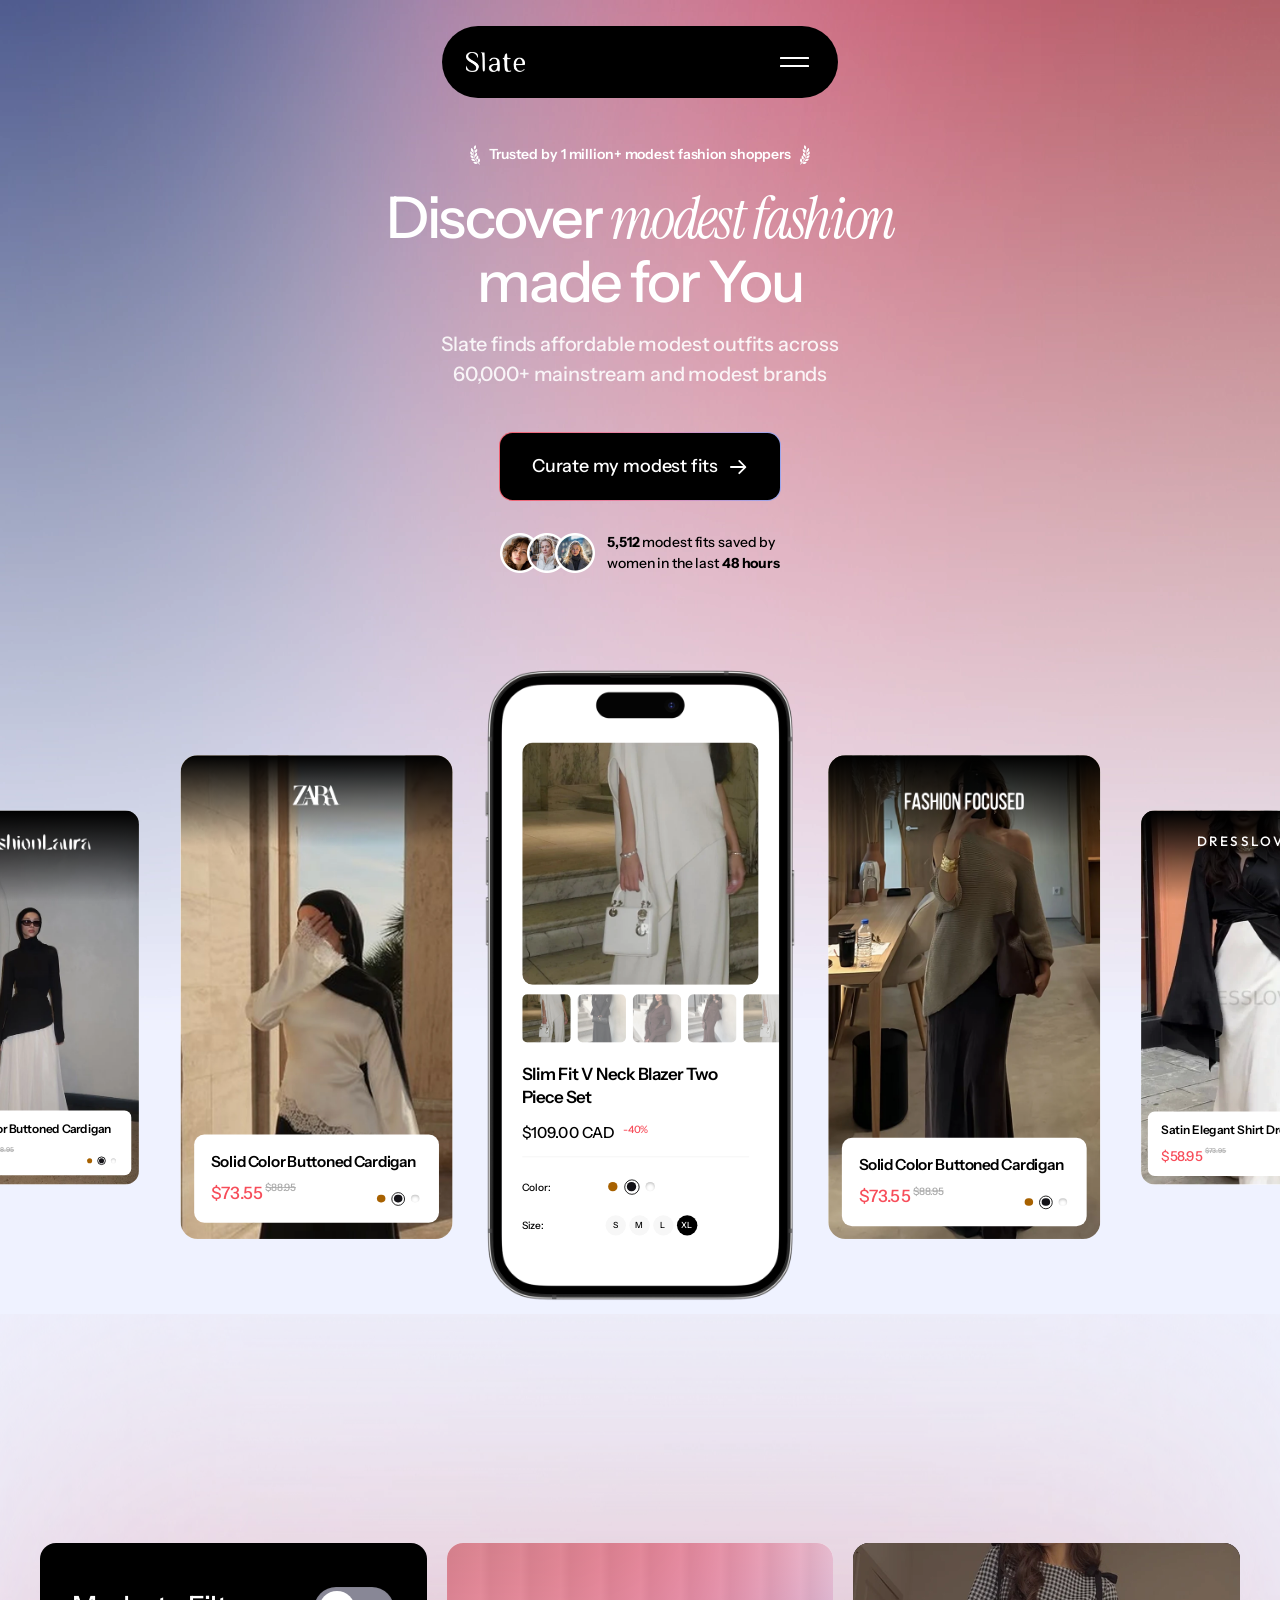
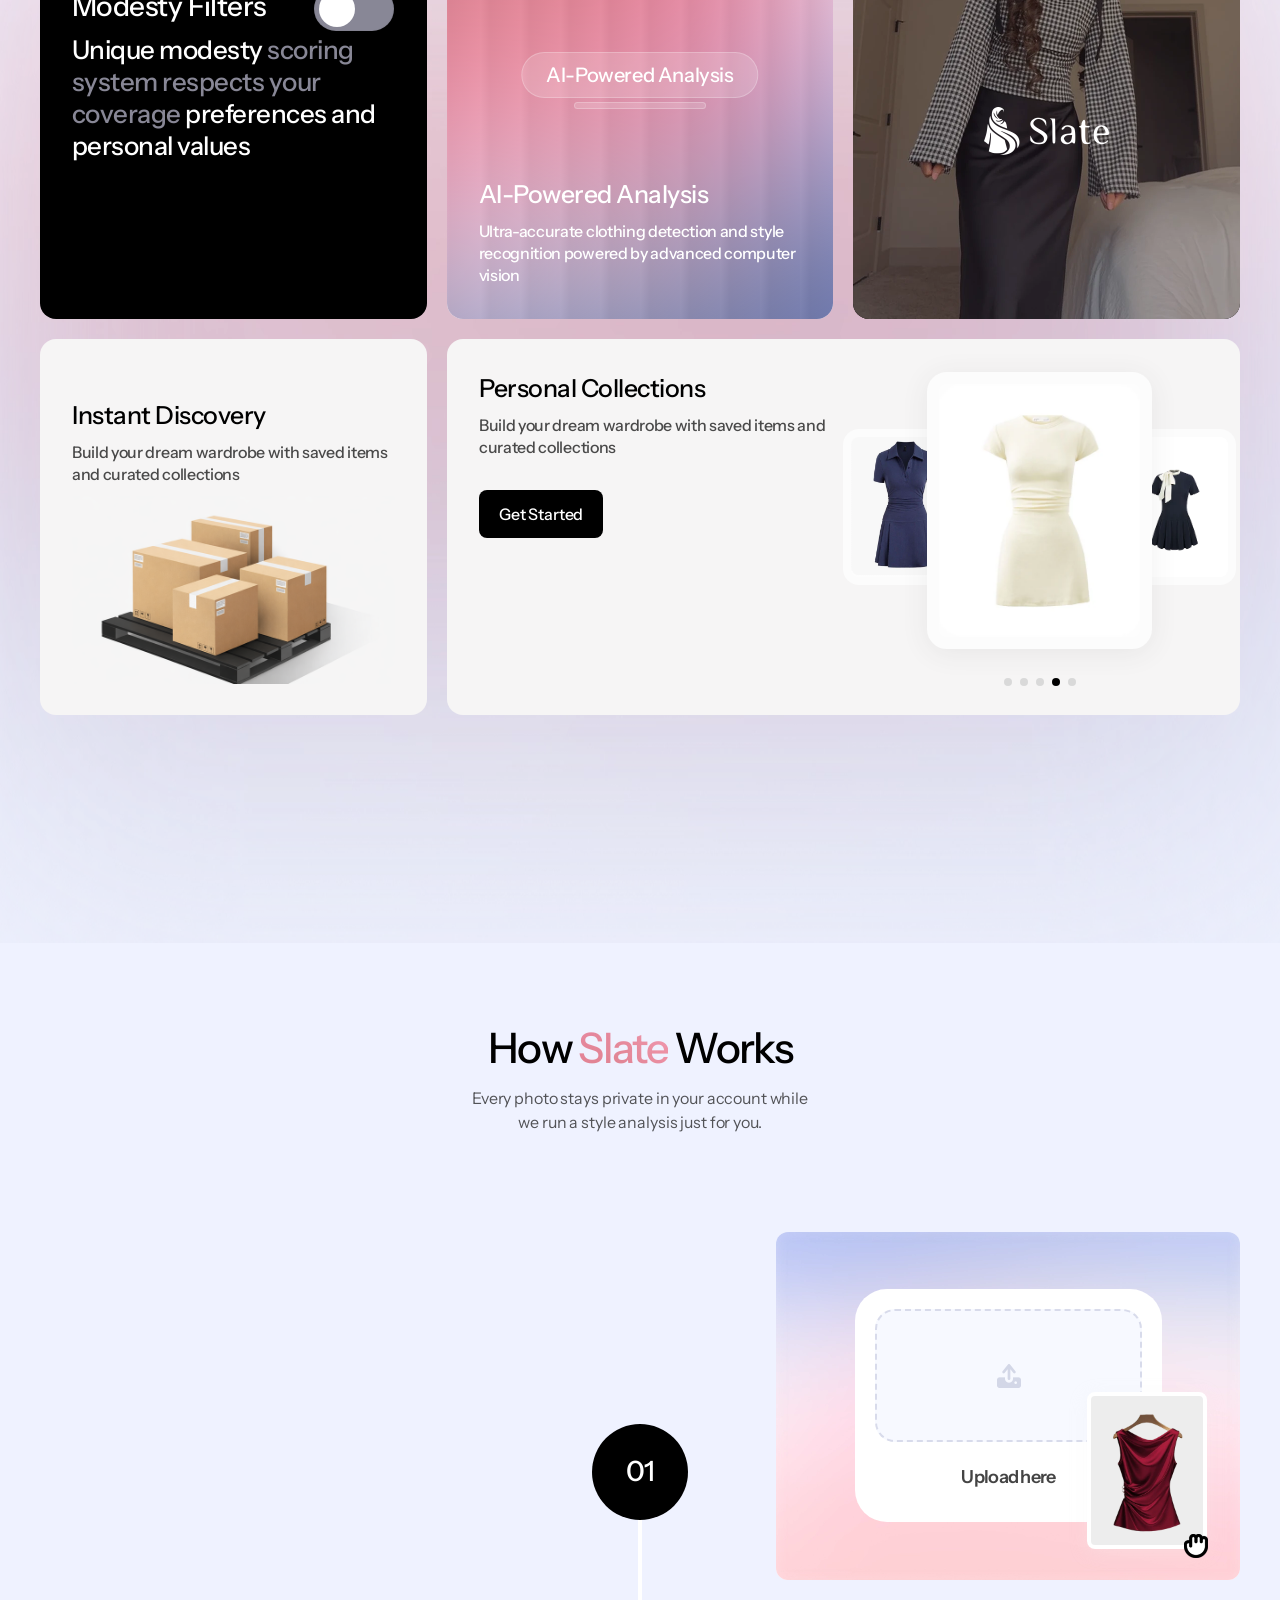
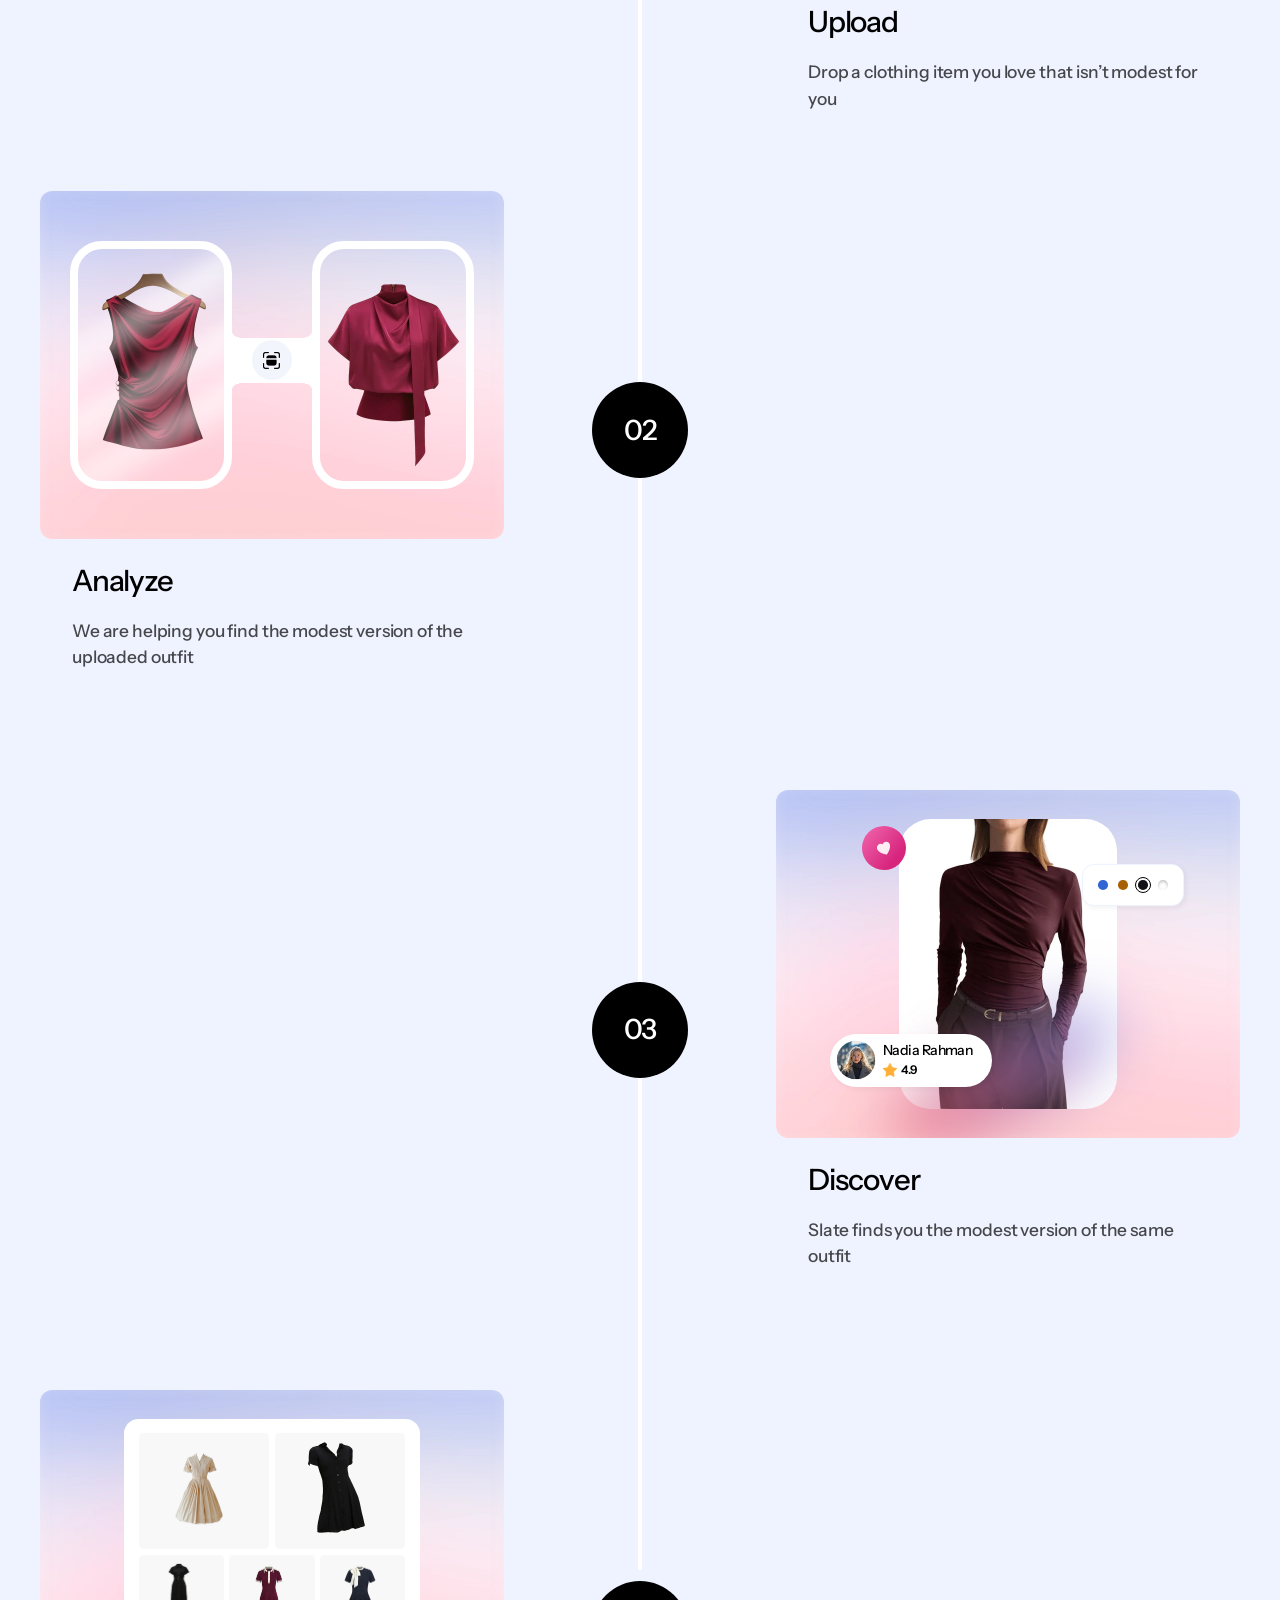
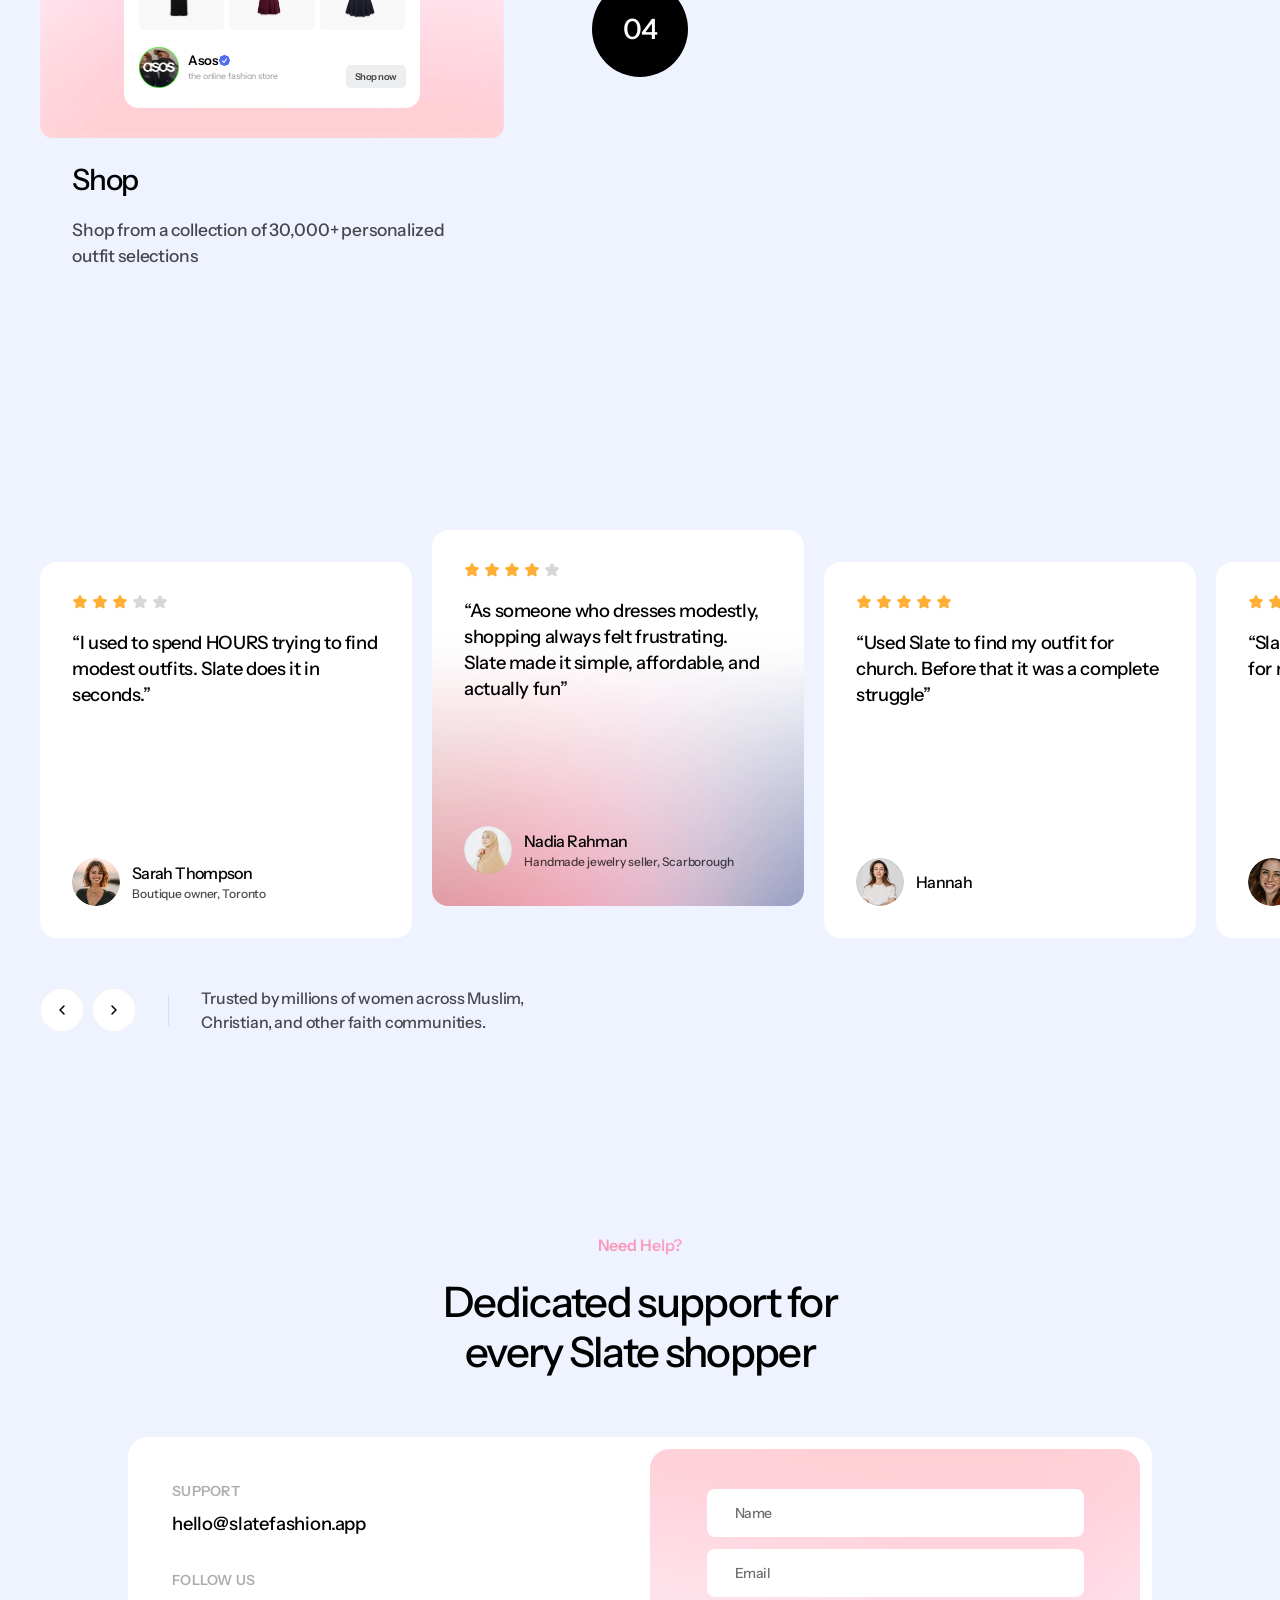
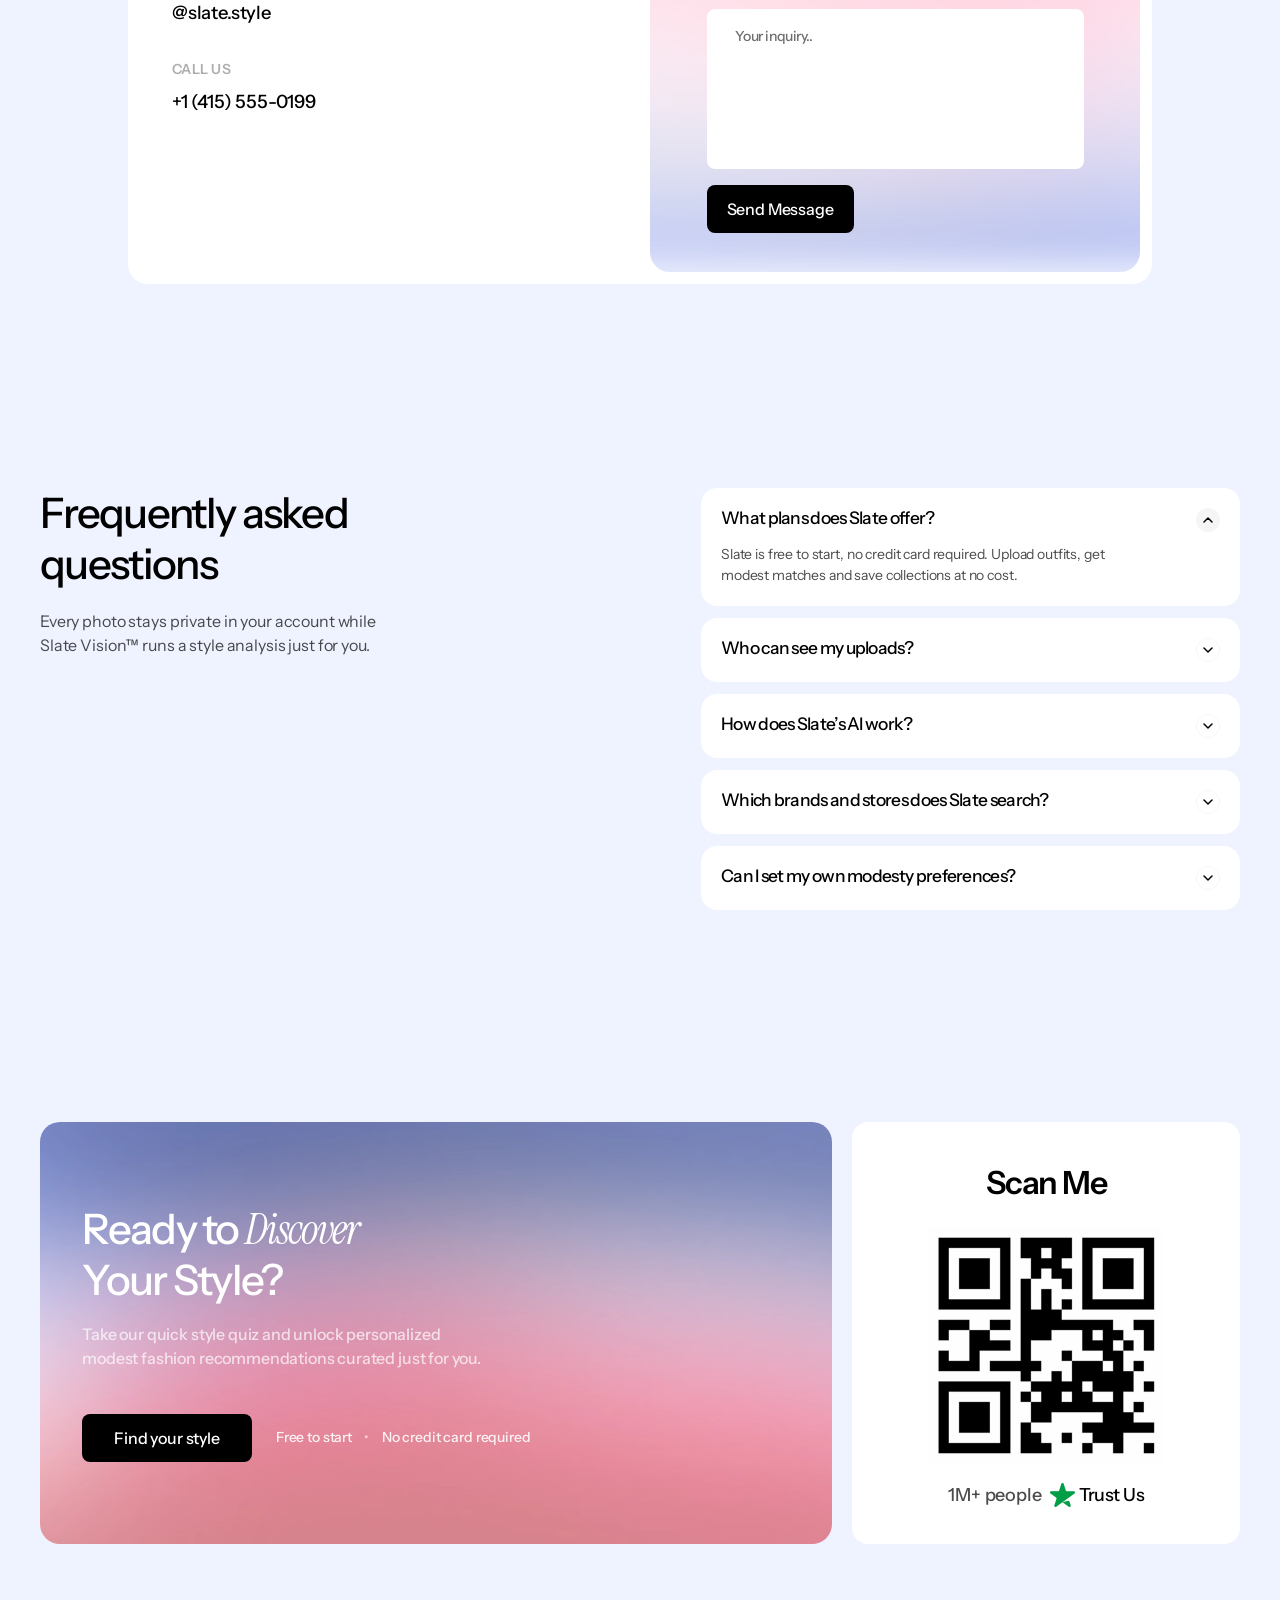
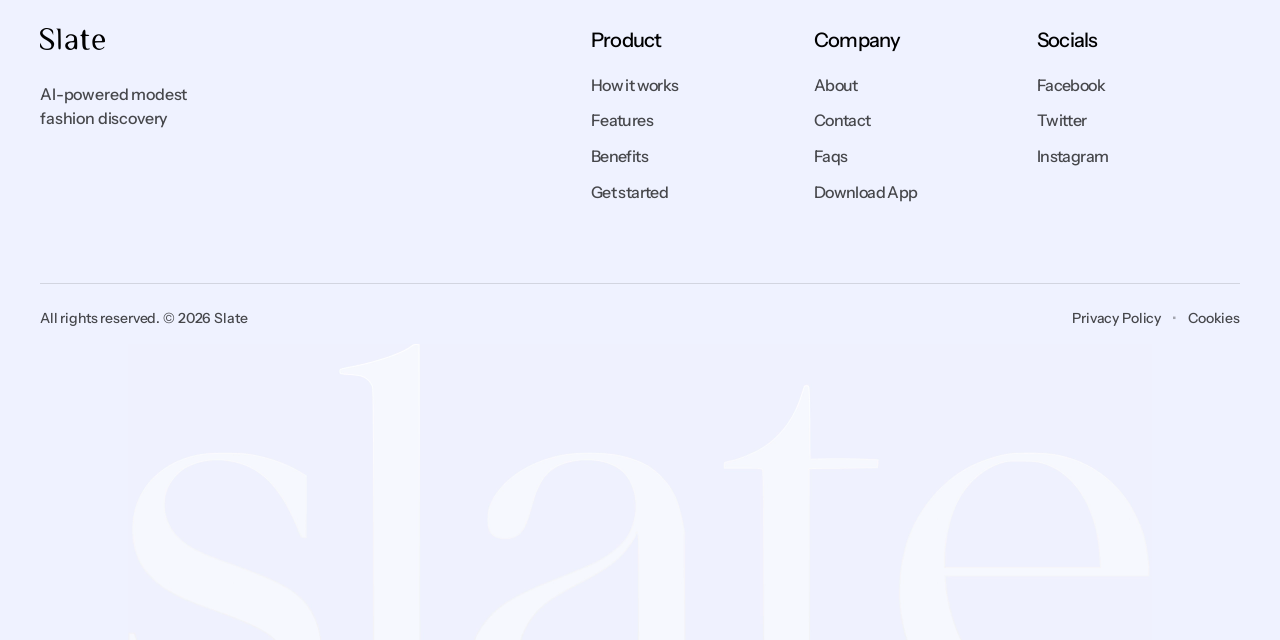
==== commit 459b9598: "Link landing buttons to onboarding and improve responsiveness Point the hero, Personal Collections a" ====
--- a/landing/index.html
+++ b/landing/index.html
@@ -101,7 +101,7 @@
           </div>
 
           <div class="hero__actions">
-            <a href="#get-started" class="btn-hero">
+            <a href="../onboarding/index.html" class="btn-hero">
               Curate my modest fits
               <svg width="20" height="20"><use href="#i-arrow" /></svg>
             </a>
@@ -127,7 +127,7 @@
                 />
               </div>
               <p>
-                <strong>5,512</strong> modest fits saved by<br />women in the
+                <strong>5,512</strong> modest fits saved by <br />women in the
                 last <strong>48 hours</strong>
               </p>
             </div>
@@ -206,7 +206,7 @@
                   <img src="assets/phone-product.webp" alt="" />
                 </div>
                 <div class="phone__info">
-                  <h3>Slim Fit V Neck Blazer Two<br />Piece Set</h3>
+                  <h3>Slim Fit V Neck Blazer Two <br />Piece Set</h3>
                   <p class="phone__price">$109.00 CAD <span>-40%</span></p>
                   <hr />
                   <div class="phone__opt">
@@ -362,7 +362,7 @@
                   collections
                 </p>
               </div>
-              <a href="#get-started" class="btn">Get Started</a>
+              <a href="../onboarding/index.html" class="btn">Get Started</a>
             </div>
             <div
               class="carousel"
@@ -424,7 +424,7 @@
         <header class="section-head reveal">
           <h2>How <span class="text-fill-pink">Slate</span> Works</h2>
           <p>
-            Every photo stays private in your account while<br />we run a style
+            Every photo stays private in your account while <br />we run a style
             analysis just for you.
           </p>
         </header>
@@ -816,7 +816,7 @@
           <p class="eyebrow-help">
             <span class="text-fill-help">Need Help?</span>
           </p>
-          <h2>Dedicated support for<br />every Slate shopper</h2>
+          <h2>Dedicated support for <br />every Slate shopper</h2>
         </header>
 
         <div class="support__card reveal">
@@ -885,7 +885,7 @@
       <section class="faq" id="faq">
         <div class="container faq__inner">
           <header class="faq__head reveal">
-            <h2>Frequently asked<br />questions</h2>
+            <h2>Frequently asked <br />questions</h2>
             <p>
               Every photo stays private in your account while Slate Vision™ runs
               a style analysis just for you.
@@ -1042,7 +1042,7 @@
             recommendations curated just for you.
           </p>
           <div class="cta__actions">
-            <a href="#" class="btn">Find your style</a>
+            <a href="../onboarding/index.html" class="btn">Find your style</a>
             <span class="cta__note"
               >Free to start <i>•</i> No credit card required</span
             >
@@ -1078,7 +1078,7 @@
             width="65"
             height="23"
           />
-          <p>AI-powered modest<br />fashion discovery</p>
+          <p>AI-powered modest <br />fashion discovery</p>
         </div>
         <nav class="footer__cols" aria-label="Footer">
           <div>
--- a/landing/css/styles.css
+++ b/landing/css/styles.css
@@ -122,6 +122,7 @@
   background: #000; border-radius: 24px;
   opacity: 0; visibility: hidden; transform: translateY(-8px);
   transition: opacity .25s, transform .25s var(--ease), visibility .25s;
+  max-height: calc(100vh - 112px); max-height: calc(100dvh - 112px); overflow-y: auto;
 }
 .nav.is-open .nav__menu { opacity: 1; visibility: visible; transform: none; }
 .nav__menu a { padding: 12px 16px; color: #fff; font-size: 16px; border-radius: 12px; transition: background .2s; }
@@ -138,10 +139,10 @@
   background: url(../assets/ai-gradient.webp) center / 100% 100% no-repeat;
 }
 .hero__content { position: relative; display: flex; flex-direction: column; align-items: center; gap: 44px; padding-inline: var(--gutter); text-align: center; }
-.hero__text { display: flex; flex-direction: column; align-items: center; gap: 16px; }
+.hero__text { display: flex; flex-direction: column; align-items: center; gap: 16px; max-width: 100%; }
 .hero__eyebrow {
   display: flex; align-items: center; gap: 8px; padding: 4px 12px;
-  color: #fff; font-size: clamp(12px, .3vw + 11px, 14px); font-weight: 600; line-height: 1.5; letter-spacing: -0.008em; white-space: nowrap;
+  color: #fff; font-size: min(3.2vw, clamp(12px, .3vw + 11px, 14px)); font-weight: 600; line-height: 1.5; letter-spacing: -0.008em; white-space: nowrap;
 }
 .hero__eyebrow img { width: 11px; height: 20px; }
 .hero__eyebrow .flip { transform: scaleX(-1); }
@@ -152,7 +153,7 @@
 }
 .hero__title em { font-family: var(--serif); font-style: italic; font-weight: 400; line-height: 1; }
 .hero__sub {
-  max-width: 638px; color: #fff; opacity: .88;
+  max-width: 638px; color: #fff; opacity: .88; text-wrap: balance;
   font-size: clamp(17px, .7vw + 11px, 24px); line-height: 1.5; letter-spacing: -0.008em;
 }
 .hero__actions { display: flex; flex-direction: column; align-items: center; gap: 32px; }
@@ -280,8 +281,8 @@
 .tile--discovery { background: var(--tile); display: flex; flex-direction: column; justify-content: flex-end; gap: 10px; }
 .tile--discovery .tile__text p,
 .tile--collections .tile__text p { color: rgba(0,0,0,.7); max-width: 382px; }
-.tile--discovery__art { position: relative; height: 210px; }
-.tile--discovery__art img { position: absolute; left: 50%; top: 0; width: 362px; height: 211px; transform: translateX(-50%); }
+.tile--discovery__art { display: flex; justify-content: center; margin-bottom: -1px; }
+.tile--discovery__art img { width: min(362px, 100%); height: auto; }
 
 .tile--collections { grid-column: span 4; background: var(--tile); container-type: inline-size; }
 .tile--collections__text { position: relative; z-index: 1; display: flex; flex-direction: column; align-items: flex-start; gap: 32px; max-width: min(382px, 100% - 365px); }
@@ -312,13 +313,27 @@
 
 @container (max-width: 600px) {
   .tile--collections__text { max-width: none; }
-  .carousel { position: relative; right: auto; top: auto; margin: 16px auto -8px; }
+  .carousel { position: relative; right: auto; top: auto; margin: 16px 0 calc(344px * (var(--ck, 1) - 1) - 8px) calc((100% - 385px * var(--ck, 1)) / 2); transform: scale(var(--ck, 1)); transform-origin: 0 0; }
 }
 
 @media (max-width: 1100px) {
   .bento { grid-template-columns: repeat(2, 1fr); }
   .tile, .tile--collections { grid-column: span 1; }
   .tile--collections { grid-column: 1 / -1; }
+}
+@media (max-width: 1100px) {
+  .bento-section__glow {
+    height: 136%;
+    -webkit-mask-image: linear-gradient(transparent 12%, #000 26%, #000 74%, transparent 88%);
+    mask-image: linear-gradient(transparent 12%, #000 26%, #000 74%, transparent 88%);
+  }
+}
+@media (max-width: 760px) {
+  .support__form input, .support__form textarea { font-size: 16px; }
+}
+@media (max-width: 480px) {
+  .section-head br { display: none; }
+  .section-head h2, .section-head p { text-wrap: balance; }
 }
 @media (max-width: 640px) {
   .bento { grid-template-columns: 1fr; }
